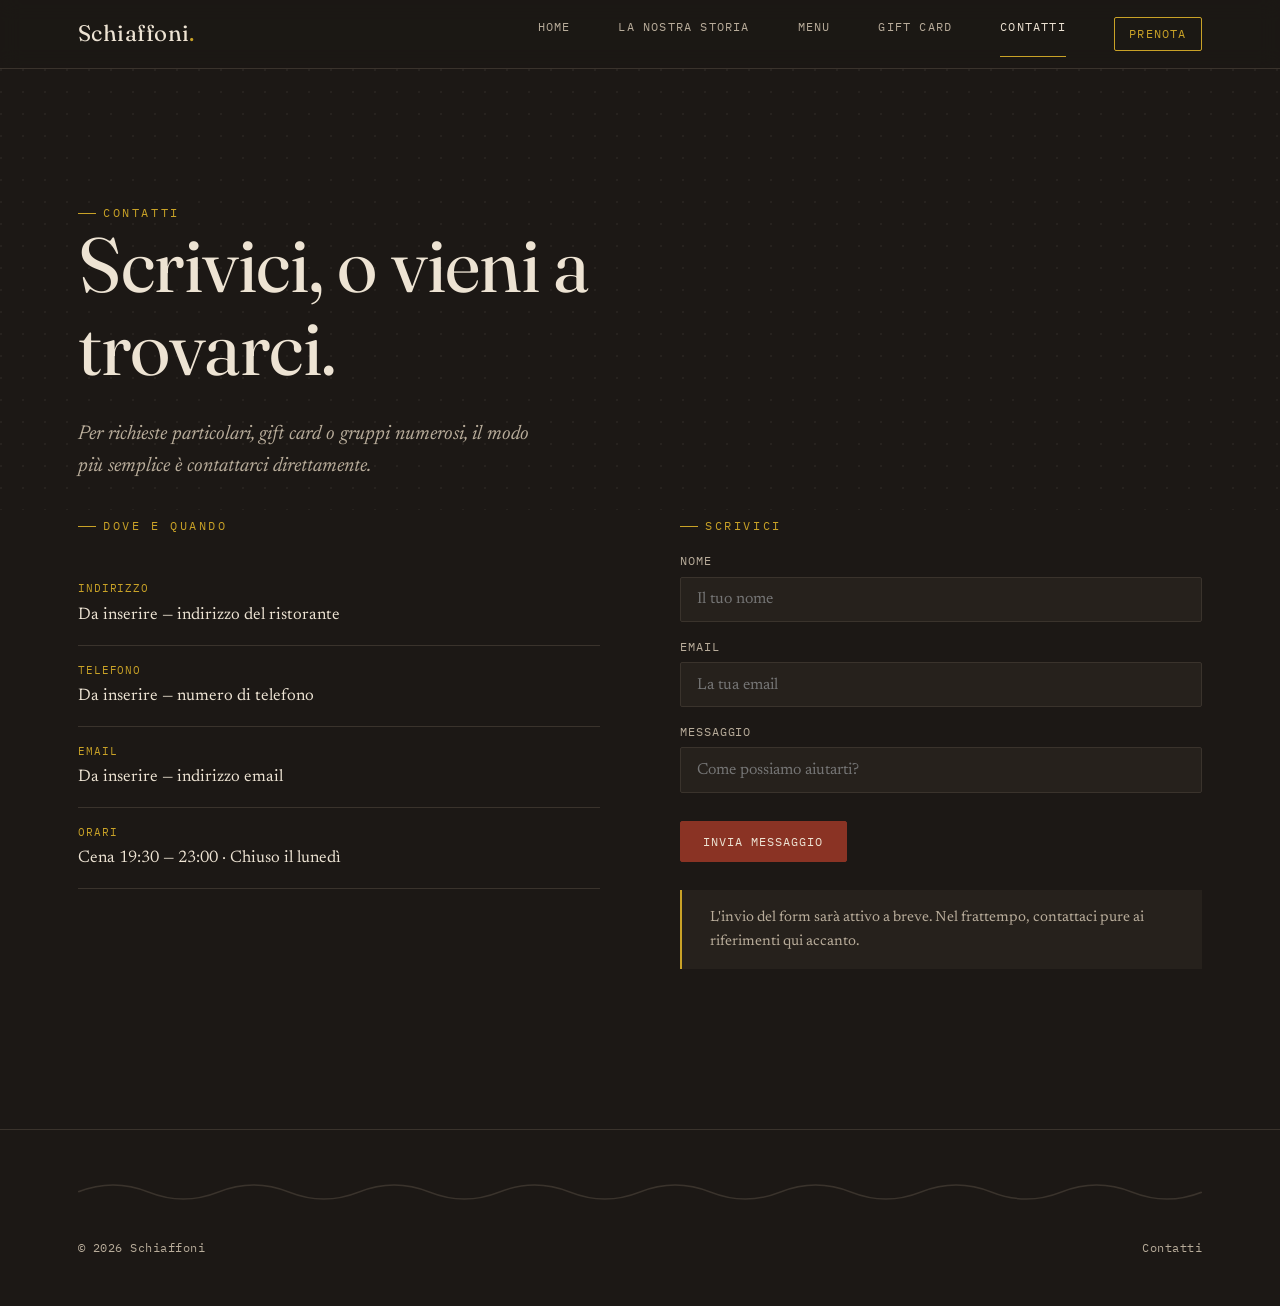
==== contatti.html @ b98b092b "Add files via upload" ====
<!DOCTYPE html>
<html lang="it">
<head>
<meta charset="UTF-8">
<meta name="viewport" content="width=device-width, initial-scale=1.0">
<title>Contatti — Schiaffoni</title>
<link rel="stylesheet" href="style.css">
</head>
<body>

<header class="site-header">
  <div class="container">
    <a href="index.html" class="wordmark">Schiaffoni<span>.</span></a>
    <button class="nav-toggle" aria-expanded="false" aria-controls="main-nav" onclick="const n=document.getElementById('main-nav'); const open=n.classList.toggle('open'); this.setAttribute('aria-expanded', open);">☰</button>
    <nav class="main-nav" id="main-nav">
      <a href="index.html">Home</a>
      <a href="storia.html">La nostra storia</a>
      <a href="menu.html">Menu</a>
      <a href="giftcard.html">Gift Card</a>
      <a href="contatti.html" aria-current="page">Contatti</a>
      <a href="prenota.html" class="nav-cta">Prenota</a>
    </nav>
  </div>
</header>

<main>

  <section class="hero" style="padding-bottom: var(--space-3);">
    <div class="hero-grain" aria-hidden="true"></div>
    <div class="container">
      <span class="eyebrow">Contatti</span>
      <h1>Scrivici, o vieni a trovarci.</h1>
      <p class="hero-lede">Per richieste particolari, gift card o gruppi numerosi, il modo più semplice è contattarci direttamente.</p>
    </div>
  </section>

  <section style="padding-top: 0;">
    <div class="container">
      <div class="contact-grid">
        <div>
          <span class="eyebrow">Dove e quando</span>
          <ul class="contact-list">
            <li>
              <span class="label">Indirizzo</span>
              Da inserire — indirizzo del ristorante
            </li>
            <li>
              <span class="label">Telefono</span>
              Da inserire — numero di telefono
            </li>
            <li>
              <span class="label">Email</span>
              Da inserire — indirizzo email
            </li>
            <li>
              <span class="label">Orari</span>
              Cena 19:30 — 23:00 · Chiuso il lunedì
            </li>
          </ul>
        </div>
        <div>
          <span class="eyebrow">Scrivici</span>
          <form>
            <div style="margin-top: var(--space-2);">
              <label for="c-nome">Nome</label>
              <input type="text" id="c-nome" name="nome" placeholder="Il tuo nome">
            </div>
            <div style="margin-top: var(--space-2);">
              <label for="c-email">Email</label>
              <input type="email" id="c-email" name="email" placeholder="La tua email">
            </div>
            <div style="margin-top: var(--space-2);">
              <label for="c-messaggio">Messaggio</label>
              <input type="text" id="c-messaggio" name="messaggio" placeholder="Come possiamo aiutarti?">
            </div>
            <div style="margin-top: var(--space-3);">
              <button type="submit" class="btn btn-primary">Invia messaggio</button>
            </div>
          </form>
          <div class="note-box">
            L'invio del form sarà attivo a breve. Nel frattempo, contattaci pure ai riferimenti qui accanto.
          </div>
        </div>
      </div>
    </div>
  </section>

</main>

<footer class="site-footer">
  <div class="container">
    <svg class="ridge-divider" viewBox="0 0 400 20" preserveAspectRatio="none" aria-hidden="true" style="margin-bottom: 2rem;">
      <path d="M0 10 Q 12.5 0, 25 10 T 50 10 T 75 10 T 100 10 T 125 10 T 150 10 T 175 10 T 200 10 T 225 10 T 250 10 T 275 10 T 300 10 T 325 10 T 350 10 T 375 10 T 400 10" fill="none" stroke="currentColor" stroke-width="1"/>
    </svg>
    <div class="footer-row">
      <span>© 2026 Schiaffoni</span>
      <span><a href="contatti.html">Contatti</a></span>
    </div>
  </div>
</footer>

</body>
</html>
---- style.css ----
/* ==========================================================================
   SCHIAFFONI — design tokens
   Palette: cucina a legna, semola, vino bruciato, un filo d'oro
   ========================================================================== */

@import url('https://fonts.googleapis.com/css2?family=Fraunces:opsz,wght@9..144,400;9..144,500;9..144,600&family=Newsreader:ital,wght@0,400;0,500;1,400&family=IBM+Plex+Mono:wght@400;500&display=swap');

:root {
  --ink: #1c1815;
  --ink-soft: #26211c;
  --ink-line: #3a332c;
  --semola: #ede3d3;
  --semola-dim: #b8ac9a;
  --wine: #8a3324;
  --wine-bright: #a8402d;
  --gold: #c9a227;

  --font-display: 'Fraunces', serif;
  --font-body: 'Newsreader', serif;
  --font-mono: 'IBM Plex Mono', monospace;

  --space-1: 0.5rem;
  --space-2: 1rem;
  --space-3: 1.75rem;
  --space-4: 3rem;
  --space-5: 5rem;
  --space-6: 8rem;

  --max-width: 1180px;
}

* { box-sizing: border-box; }

html { scroll-behavior: smooth; }

@media (prefers-reduced-motion: reduce) {
  html { scroll-behavior: auto; }
  *, *::before, *::after {
    animation-duration: 0.01ms !important;
    animation-iteration-count: 1 !important;
    transition-duration: 0.01ms !important;
  }
}

body {
  margin: 0;
  background: var(--ink);
  color: var(--semola);
  font-family: var(--font-body);
  font-size: 1.05rem;
  line-height: 1.6;
  -webkit-font-smoothing: antialiased;
}

h1, h2, h3 {
  font-family: var(--font-display);
  font-weight: 500;
  line-height: 1.08;
  margin: 0;
  letter-spacing: -0.01em;
}

h1 { font-size: clamp(2.6rem, 6vw, 5.2rem); font-weight: 400; }
h2 { font-size: clamp(1.9rem, 4vw, 3rem); }
h3 { font-size: clamp(1.3rem, 2.4vw, 1.7rem); }

p { margin: 0 0 1em; }
p:last-child { margin-bottom: 0; }

a { color: inherit; }

.eyebrow {
  font-family: var(--font-mono);
  font-size: 0.72rem;
  letter-spacing: 0.22em;
  text-transform: uppercase;
  color: var(--gold);
  display: inline-flex;
  align-items: center;
  gap: 0.6em;
}

.eyebrow::before {
  content: '';
  width: 1.6em;
  height: 1px;
  background: var(--gold);
  display: inline-block;
}

.container {
  max-width: var(--max-width);
  margin: 0 auto;
  padding: 0 var(--space-3);
}

/* ---------- Header / Nav ---------- */

.site-header {
  position: sticky;
  top: 0;
  z-index: 50;
  background: rgba(28, 24, 21, 0.88);
  backdrop-filter: blur(10px);
  border-bottom: 1px solid var(--ink-line);
}

.site-header .container {
  display: flex;
  align-items: center;
  justify-content: space-between;
  padding-top: var(--space-2);
  padding-bottom: var(--space-2);
}

.wordmark {
  font-family: var(--font-display);
  font-size: 1.4rem;
  letter-spacing: 0.02em;
  text-decoration: none;
  color: var(--semola);
}

.wordmark span { color: var(--gold); }

.main-nav { display: flex; gap: var(--space-4); }

.main-nav a {
  font-family: var(--font-mono);
  font-size: 0.75rem;
  letter-spacing: 0.1em;
  text-transform: uppercase;
  text-decoration: none;
  color: var(--semola-dim);
  transition: color 0.2s ease;
  position: relative;
}

.main-nav a:hover, .main-nav a[aria-current="page"] { color: var(--semola); }

.main-nav a[aria-current="page"]::after {
  content: '';
  position: absolute;
  left: 0; right: 0; bottom: -6px;
  height: 1px;
  background: var(--gold);
}

.nav-cta {
  border: 1px solid var(--gold);
  padding: 0.5em 1.2em;
  border-radius: 2px;
  color: var(--gold) !important;
}
.nav-cta:hover { background: var(--gold); color: var(--ink) !important; }

.nav-toggle { display: none; }

@media (max-width: 760px) {
  .main-nav {
    position: fixed;
    inset: 64px 0 0 0;
    background: var(--ink);
    flex-direction: column;
    padding: var(--space-4) var(--space-3);
    gap: var(--space-3);
    transform: translateY(-8px);
    opacity: 0;
    pointer-events: none;
    transition: opacity 0.25s ease, transform 0.25s ease;
  }
  .main-nav.open { opacity: 1; pointer-events: auto; transform: translateY(0); }
  .main-nav a { font-size: 1rem; }
  .nav-toggle {
    display: block;
    background: none;
    border: 1px solid var(--ink-line);
    color: var(--semola);
    width: 40px; height: 40px;
    border-radius: 2px;
    font-size: 1.1rem;
  }
}

/* ---------- Ridge motif (the "schiaffoni" signature) ---------- */

.ridge-divider {
  width: 100%;
  height: 28px;
  display: block;
  color: var(--ink-line);
}

.ridge-divider.gold { color: var(--gold); opacity: 0.55; }

/* ---------- Hero ---------- */

.hero {
  position: relative;
  padding: var(--space-6) 0 var(--space-5);
  overflow: hidden;
}

.hero-grain {
  position: absolute;
  inset: 0;
  background-image: radial-gradient(circle at 1px 1px, rgba(237,227,211,0.05) 1px, transparent 0);
  background-size: 22px 22px;
  pointer-events: none;
}

.hero .container { position: relative; }

.hero h1 { max-width: 14ch; }

.hero-lede {
  font-family: var(--font-body);
  font-style: italic;
  font-size: 1.25rem;
  color: var(--semola-dim);
  max-width: 42ch;
  margin-top: var(--space-3);
}

.hero-meta {
  display: flex;
  gap: var(--space-4);
  margin-top: var(--space-4);
  font-family: var(--font-mono);
  font-size: 0.78rem;
  color: var(--semola-dim);
  letter-spacing: 0.04em;
}

.hero-meta strong { display: block; color: var(--semola); font-family: var(--font-body); font-size: 0.95rem; font-weight: 500; margin-bottom: 0.2em; }

/* ---------- Buttons ---------- */

.btn {
  display: inline-flex;
  align-items: center;
  gap: 0.6em;
  font-family: var(--font-mono);
  font-size: 0.78rem;
  letter-spacing: 0.08em;
  text-transform: uppercase;
  text-decoration: none;
  padding: 0.95em 1.8em;
  border-radius: 2px;
  border: 1px solid transparent;
  cursor: pointer;
  transition: all 0.2s ease;
}

.btn-primary { background: var(--wine); color: var(--semola); border-color: var(--wine); }
.btn-primary:hover { background: var(--wine-bright); border-color: var(--wine-bright); }

.btn-outline { border-color: var(--ink-line); color: var(--semola); }
.btn-outline:hover { border-color: var(--gold); color: var(--gold); }

.hero-actions { display: flex; gap: var(--space-2); margin-top: var(--space-4); flex-wrap: wrap; }

/* ---------- Sections ---------- */

section { padding: var(--space-5) 0; }

.section-head { max-width: 56ch; margin-bottom: var(--space-4); }
.section-head h2 { margin-top: var(--space-1); }

/* Placeholder plates — CSS-only, no real photography yet */
.plate {
  aspect-ratio: 4/5;
  border-radius: 2px;
  background:
    radial-gradient(ellipse at 50% 40%, rgba(201,162,39,0.14), transparent 60%),
    linear-gradient(160deg, var(--ink-soft), var(--ink));
  border: 1px solid var(--ink-line);
  position: relative;
  overflow: hidden;
}

.plate::after {
  content: attr(data-label);
  position: absolute;
  bottom: var(--space-2);
  left: var(--space-2);
  right: var(--space-2);
  font-family: var(--font-mono);
  font-size: 0.68rem;
  letter-spacing: 0.08em;
  text-transform: uppercase;
  color: var(--semola-dim);
}

.plate-grid {
  display: grid;
  grid-template-columns: repeat(3, 1fr);
  gap: var(--space-2);
}

@media (max-width: 760px) {
  .plate-grid { grid-template-columns: repeat(2, 1fr); }
}

/* ---------- Story / two-column ---------- */

.split {
  display: grid;
  grid-template-columns: 1fr 1fr;
  gap: var(--space-5);
  align-items: center;
}

@media (max-width: 820px) {
  .split { grid-template-columns: 1fr; gap: var(--space-4); }
}

.split.reverse .split-media { order: 2; }

.pull-quote {
  font-family: var(--font-display);
  font-size: clamp(1.4rem, 2.6vw, 2rem);
  font-weight: 400;
  font-style: italic;
  color: var(--semola);
  border-left: 2px solid var(--gold);
  padding-left: var(--space-3);
  margin: var(--space-4) 0;
}

/* ---------- Timeline (story milestones) ---------- */

.timeline { border-top: 1px solid var(--ink-line); margin-top: var(--space-4); }

.timeline-row {
  display: grid;
  grid-template-columns: 6rem 1fr;
  gap: var(--space-3);
  padding: var(--space-3) 0;
  border-bottom: 1px solid var(--ink-line);
}

.timeline-row time {
  font-family: var(--font-mono);
  color: var(--gold);
  font-size: 0.85rem;
  letter-spacing: 0.04em;
}

/* ---------- Menu narrative ---------- */

.menu-chapter {
  padding: var(--space-4) 0;
  border-bottom: 1px solid var(--ink-line);
  display: grid;
  grid-template-columns: 8rem 1fr;
  gap: var(--space-4);
}

.menu-chapter:first-of-type { padding-top: 0; }
.menu-chapter:last-of-type { border-bottom: none; }

.menu-chapter .num {
  font-family: var(--font-mono);
  color: var(--semola-dim);
  font-size: 0.85rem;
}

@media (max-width: 640px) {
  .menu-chapter { grid-template-columns: 1fr; gap: var(--space-1); }
}

/* ---------- Forms (Prenota) ---------- */

.form-grid {
  display: grid;
  grid-template-columns: repeat(3, 1fr);
  gap: var(--space-2);
}

@media (max-width: 700px) {
  .form-grid { grid-template-columns: 1fr; }
}

label {
  display: block;
  font-family: var(--font-mono);
  font-size: 0.72rem;
  letter-spacing: 0.08em;
  text-transform: uppercase;
  color: var(--semola-dim);
  margin-bottom: 0.5em;
}

input, select {
  width: 100%;
  background: var(--ink-soft);
  border: 1px solid var(--ink-line);
  color: var(--semola);
  font-family: var(--font-body);
  font-size: 1rem;
  padding: 0.85em 1em;
  border-radius: 2px;
}

input:focus, select:focus, button:focus, a:focus {
  outline: 2px solid var(--gold);
  outline-offset: 2px;
}

.availability-panel {
  margin-top: var(--space-3);
  padding: var(--space-3);
  border: 1px solid var(--ink-line);
  background: var(--ink-soft);
  border-radius: 2px;
  font-family: var(--font-mono);
  font-size: 0.85rem;
  color: var(--semola-dim);
}

.status-dot {
  display: inline-block;
  width: 8px; height: 8px;
  border-radius: 50%;
  margin-right: 0.6em;
  background: var(--semola-dim);
}
.status-dot.ok { background: #7a9a6b; }
.status-dot.full { background: var(--wine-bright); }

.note-box {
  margin-top: var(--space-3);
  padding: var(--space-2) var(--space-3);
  border-left: 2px solid var(--gold);
  background: var(--ink-soft);
  font-size: 0.92rem;
  color: var(--semola-dim);
}

/* ---------- Gift card ---------- */

.giftcard-tiers {
  display: grid;
  grid-template-columns: repeat(3, 1fr);
  gap: var(--space-2);
}

@media (max-width: 760px) { .giftcard-tiers { grid-template-columns: 1fr; } }

.tier {
  border: 1px solid var(--ink-line);
  padding: var(--space-3);
  border-radius: 2px;
  transition: border-color 0.2s ease;
}
.tier:hover { border-color: var(--gold); }
.tier .amount { font-family: var(--font-display); font-size: 2.2rem; color: var(--semola); display: block; margin: 0.3em 0; }

/* ---------- Contact ---------- */

.contact-grid {
  display: grid;
  grid-template-columns: 1fr 1fr;
  gap: var(--space-5);
}
@media (max-width: 820px) { .contact-grid { grid-template-columns: 1fr; } }

.contact-list { list-style: none; padding: 0; margin: var(--space-3) 0 0; }
.contact-list li { padding: var(--space-2) 0; border-bottom: 1px solid var(--ink-line); }
.contact-list .label { display: block; font-family: var(--font-mono); font-size: 0.7rem; letter-spacing: 0.08em; text-transform: uppercase; color: var(--gold); margin-bottom: 0.3em; }

/* ---------- Footer ---------- */

footer.site-footer {
  border-top: 1px solid var(--ink-line);
  padding: var(--space-4) 0;
  margin-top: var(--space-5);
}

.footer-row {
  display: flex;
  justify-content: space-between;
  align-items: center;
  flex-wrap: wrap;
  gap: var(--space-2);
  font-family: var(--font-mono);
  font-size: 0.75rem;
  color: var(--semola-dim);
  letter-spacing: 0.04em;
}

.footer-row a { text-decoration: none; }
.footer-row a:hover { color: var(--gold); }
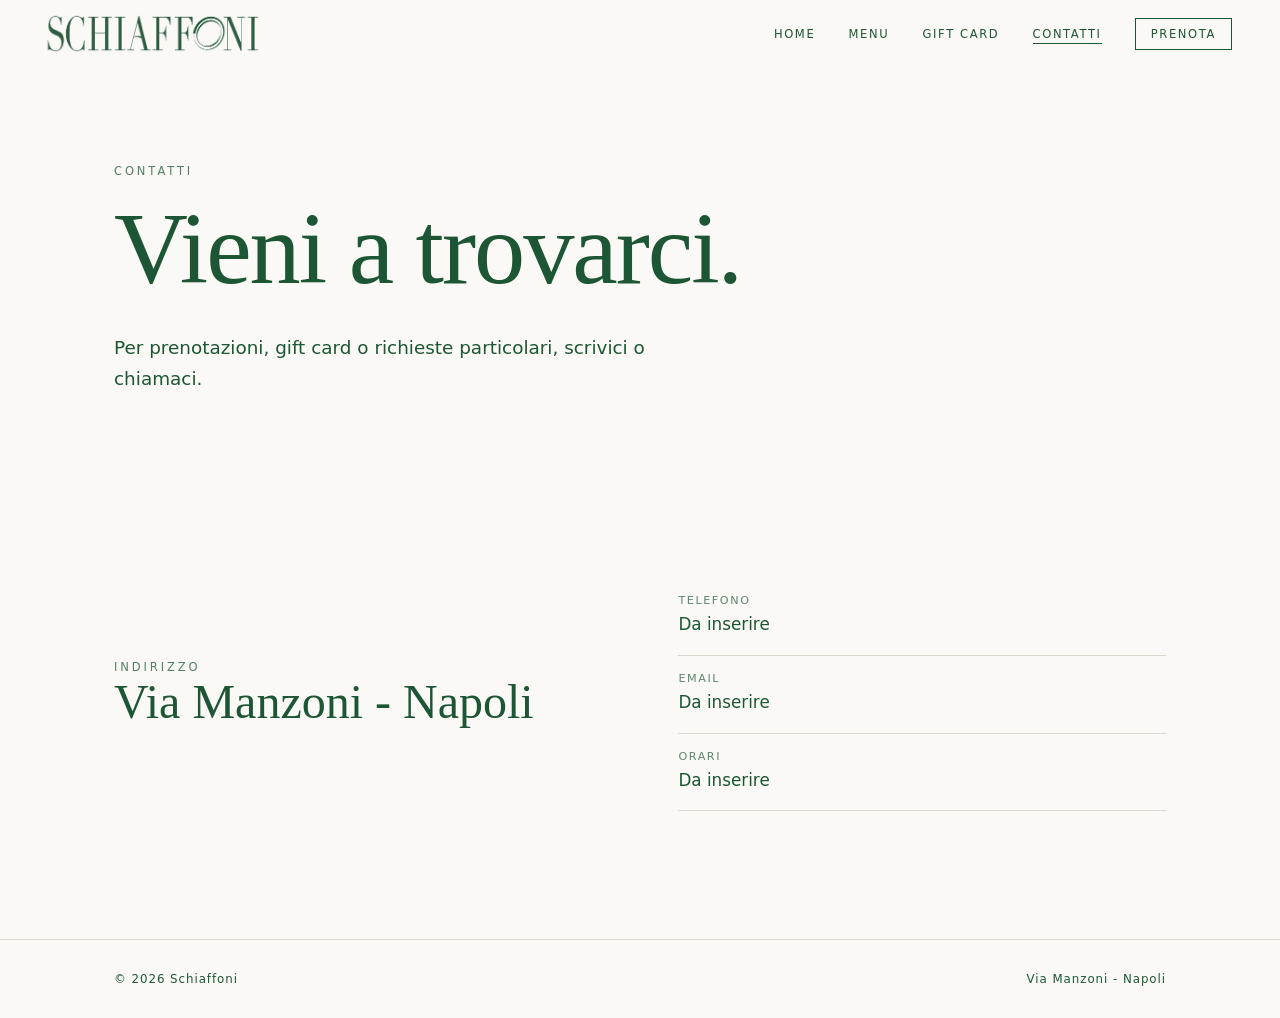
==== commit 23559450: "Add files via upload" ====
--- a/contatti.html
+++ b/contatti.html
@@ -2,102 +2,42 @@
 <html lang="it">
 <head>
 <meta charset="UTF-8">
-<meta name="viewport" content="width=device-width, initial-scale=1.0">
+<meta name="viewport" content="width=device-width, initial-scale=1">
+<meta http-equiv="Content-Security-Policy" content="default-src 'none'; script-src 'self'; style-src 'self'; img-src 'self' data:; media-src 'self'; font-src 'self'; connect-src 'self'; base-uri 'none'; form-action 'none'">
+<meta name="referrer" content="strict-origin-when-cross-origin">
 <title>Contatti — Schiaffoni</title>
+<meta name="description" content="Contatti e indirizzo di Schiaffoni, Napoli.">
+<link rel="icon" type="image/png" href="assets/icon.png">
 <link rel="stylesheet" href="style.css">
+<script src="app.js" defer></script>
 </head>
-<body>
-
+<body data-tone="light">
 <header class="site-header">
-  <div class="container">
-    <a href="index.html" class="wordmark">Schiaffoni<span>.</span></a>
-    <button class="nav-toggle" aria-expanded="false" aria-controls="main-nav" onclick="const n=document.getElementById('main-nav'); const open=n.classList.toggle('open'); this.setAttribute('aria-expanded', open);">☰</button>
-    <nav class="main-nav" id="main-nav">
-      <a href="index.html">Home</a>
-      <a href="storia.html">La nostra storia</a>
-      <a href="menu.html">Menu</a>
-      <a href="giftcard.html">Gift Card</a>
-      <a href="contatti.html" aria-current="page">Contatti</a>
-      <a href="prenota.html" class="nav-cta">Prenota</a>
-    </nav>
-  </div>
+  <a class="brand" href="index.html" aria-label="Schiaffoni, home"><img class="b-g" src="assets/logo.png" alt=""><img class="b-i" src="assets/logo-ivory.png" alt=""></a>
+  <button class="nav-toggle" type="button" aria-expanded="false" aria-controls="main-nav" aria-label="Menu">☰</button>
 </header>
-
-<main>
-
-  <section class="hero" style="padding-bottom: var(--space-3);">
-    <div class="hero-grain" aria-hidden="true"></div>
-    <div class="container">
-      <span class="eyebrow">Contatti</span>
-      <h1>Scrivici, o vieni a trovarci.</h1>
-      <p class="hero-lede">Per richieste particolari, gift card o gruppi numerosi, il modo più semplice è contattarci direttamente.</p>
-    </div>
-  </section>
-
-  <section style="padding-top: 0;">
-    <div class="container">
-      <div class="contact-grid">
-        <div>
-          <span class="eyebrow">Dove e quando</span>
-          <ul class="contact-list">
-            <li>
-              <span class="label">Indirizzo</span>
-              Da inserire — indirizzo del ristorante
-            </li>
-            <li>
-              <span class="label">Telefono</span>
-              Da inserire — numero di telefono
-            </li>
-            <li>
-              <span class="label">Email</span>
-              Da inserire — indirizzo email
-            </li>
-            <li>
-              <span class="label">Orari</span>
-              Cena 19:30 — 23:00 · Chiuso il lunedì
-            </li>
-          </ul>
-        </div>
-        <div>
-          <span class="eyebrow">Scrivici</span>
-          <form>
-            <div style="margin-top: var(--space-2);">
-              <label for="c-nome">Nome</label>
-              <input type="text" id="c-nome" name="nome" placeholder="Il tuo nome">
-            </div>
-            <div style="margin-top: var(--space-2);">
-              <label for="c-email">Email</label>
-              <input type="email" id="c-email" name="email" placeholder="La tua email">
-            </div>
-            <div style="margin-top: var(--space-2);">
-              <label for="c-messaggio">Messaggio</label>
-              <input type="text" id="c-messaggio" name="messaggio" placeholder="Come possiamo aiutarti?">
-            </div>
-            <div style="margin-top: var(--space-3);">
-              <button type="submit" class="btn btn-primary">Invia messaggio</button>
-            </div>
-          </form>
-          <div class="note-box">
-            L'invio del form sarà attivo a breve. Nel frattempo, contattaci pure ai riferimenti qui accanto.
-          </div>
-        </div>
-      </div>
-    </div>
-  </section>
-
+<nav id="main-nav" aria-label="Principale">
+  <a href="index.html">Home</a>
+  <a href="menu.html">Menu</a>
+  <a href="giftcard.html">Gift Card</a>
+  <a href="contatti.html" aria-current="page">Contatti</a>
+  <a href="prenota.html" class="cta">Prenota</a>
+</nav>
+<main id="top">
+<section class="ph"><div class="wrap">
+<p class="eyebrow">Contatti</p>
+<h1 data-split>Vieni a trovarci.</h1>
+<p class="lead">Per prenotazioni, gift card o richieste particolari, scrivici o chiamaci.</p>
+</div></section>
+<section><div class="wrap split">
+<div class="rv"><p class="eyebrow">Indirizzo</p><p class="addr">Via Manzoni - Napoli</p></div>
+<ul class="contacts rv">
+<li><span>Telefono</span>Da inserire</li>
+<li><span>Email</span>Da inserire</li>
+<li><span>Orari</span>Da inserire</li>
+</ul>
+</div></section>
 </main>
-
-<footer class="site-footer">
-  <div class="container">
-    <svg class="ridge-divider" viewBox="0 0 400 20" preserveAspectRatio="none" aria-hidden="true" style="margin-bottom: 2rem;">
-      <path d="M0 10 Q 12.5 0, 25 10 T 50 10 T 75 10 T 100 10 T 125 10 T 150 10 T 175 10 T 200 10 T 225 10 T 250 10 T 275 10 T 300 10 T 325 10 T 350 10 T 375 10 T 400 10" fill="none" stroke="currentColor" stroke-width="1"/>
-    </svg>
-    <div class="footer-row">
-      <span>© 2026 Schiaffoni</span>
-      <span><a href="contatti.html">Contatti</a></span>
-    </div>
-  </div>
-</footer>
-
+<footer><div class="wrap"><span>© 2026 Schiaffoni</span><span>Via Manzoni - Napoli</span></div></footer>
 </body>
 </html>
--- a/style.css
+++ b/style.css
@@ -1,494 +1,116 @@
-/* ==========================================================================
-   SCHIAFFONI — design tokens
-   Palette: cucina a legna, semola, vino bruciato, un filo d'oro
-   ========================================================================== */
+:root{--green:#1d5634;--ivory:#faf9f6;--ivory2:#f1eee5;--line:#dcd7cc;--hh:68px;
+--didot:"Didot","Bodoni MT","Bodoni 72","Playfair Display",Georgia,"Times New Roman",serif;
+--avenir:"Avenir Next","Avenir","Avenir Next LT Pro","Nunito Sans","Segoe UI",system-ui,sans-serif}
+*{box-sizing:border-box}
+html{scroll-behavior:smooth;scroll-padding-top:var(--hh)}
+body{--fg:var(--green);--bgc:var(--ivory);margin:0;background:var(--ivory);color:var(--green);font:1.05rem/1.7 var(--avenir)}
+body[data-tone=dark]{--fg:var(--ivory);--bgc:var(--green)}
+body.lock{overflow:hidden}
+body.lock[data-tone]{--fg:var(--ivory);--bgc:var(--green)}
+img,video{max-width:100%}a{color:inherit}
+.wrap{max-width:1100px;margin:0 auto;padding:0 1.5rem}
+section{padding:clamp(4rem,10vw,8rem) 0}
+.alt{background:var(--ivory2)}
+.dk{background:var(--green);color:var(--ivory)}
+.eyebrow{font:500 .72rem var(--avenir);letter-spacing:.25em;text-transform:uppercase;opacity:.75;margin:0}
+h1,h2,h3{font-family:var(--didot);font-weight:400}
+h2{font-size:clamp(2rem,5vw,3.6rem);line-height:1.08;letter-spacing:-.01em;margin:.4em 0 .6em}
+h3{font-size:1.7rem;margin:0 0 .3em}
+.center{text-align:center;max-width:720px}
+.split{display:grid;grid-template-columns:1fr 1fr;gap:clamp(2rem,6vw,5rem);align-items:center}
+.split.rev>:first-child{order:2}
+.btn{display:inline-block;margin-top:1rem;font:500 .75rem var(--avenir);letter-spacing:.14em;text-transform:uppercase;text-decoration:none;border:1px solid currentColor;padding:1em 1.8em;transition:background .25s,color .25s}
+.btn:hover,.btn.solid{background:var(--green);color:var(--ivory);border-color:var(--green)}
+.btn.solid:hover{background:transparent;color:var(--green)}
+.dk .btn{border-color:var(--ivory)}
+.dk .btn:hover,.dk .btn.solid{background:var(--ivory);color:var(--green)}
+.dk .btn.solid:hover{background:transparent;color:var(--ivory)}
 
-@import url('https://fonts.googleapis.com/css2?family=Fraunces:opsz,wght@9..144,400;9..144,500;9..144,600&family=Newsreader:ital,wght@0,400;0,500;1,400&family=IBM+Plex+Mono:wght@400;500&display=swap');
+.site-header{position:fixed;inset:0 0 auto 0;height:var(--hh);display:flex;align-items:center;justify-content:space-between;padding:0 clamp(1.25rem,4vw,3rem);z-index:20;border-bottom:1px solid transparent;transition:background-color .4s,border-color .4s}
+body[data-tone=light] .site-header.scrolled{background:var(--ivory);border-color:var(--line)}
+body[data-tone=dark] .site-header.scrolled{background:var(--green);border-color:rgba(250,249,246,.2)}
+body.lock[data-tone] .site-header{background:var(--green);border-color:rgba(250,249,246,.2)}
+.brand{position:relative;display:block;width:clamp(150px,18vw,210px);aspect-ratio:3612/587}
+.brand img{position:absolute;inset:0;width:100%;height:100%;transition:opacity .4s}
+.b-i{opacity:0}
+body[data-tone=dark] .b-i,body.lock .b-i{opacity:1}
+body[data-tone=dark] .b-g,body.lock .b-g{opacity:0}
+.nav-toggle{display:none;width:40px;height:40px;background:none;border:1px solid var(--fg);color:var(--fg);font-size:1rem;cursor:pointer;transition:color .4s,border-color .4s}
+#main-nav{position:fixed;top:0;right:clamp(1.25rem,4vw,3rem);height:var(--hh);display:flex;align-items:center;gap:clamp(1rem,2.6vw,2.2rem);z-index:21}
+#main-nav a{position:relative;color:var(--fg);font:500 .72rem var(--avenir);letter-spacing:.14em;text-transform:uppercase;text-decoration:none;padding:.3em 0;transition:color .4s,background-color .25s}
+#main-nav a::after{content:"";position:absolute;left:0;right:0;bottom:0;height:1px;background:currentColor;transform:scaleX(0);transform-origin:left;transition:transform .3s}
+#main-nav a:hover::after,#main-nav a:focus-visible::after{transform:scaleX(1)}
+#main-nav a.cta{border:1px solid var(--fg);padding:.7em 1.3em}
+#main-nav a.cta::after{display:none}
+#main-nav a.cta:hover{background:var(--fg);color:var(--bgc)}
 
-:root {
-  --ink: #1c1815;
-  --ink-soft: #26211c;
-  --ink-line: #3a332c;
-  --semola: #ede3d3;
-  --semola-dim: #b8ac9a;
-  --wine: #8a3324;
-  --wine-bright: #a8402d;
-  --gold: #c9a227;
+.hero{position:relative;min-height:100vh;min-height:100svh;display:grid;place-items:center;text-align:center;padding:calc(var(--hh) + 2rem) 1.5rem 5rem;overflow:hidden;isolation:isolate;background:var(--ivory)}
+.hero video{position:absolute;inset:0;width:100%;height:100%;object-fit:cover;z-index:-2;filter:grayscale(65%) brightness(1.02) contrast(1.05) saturate(.7)}
+.hero::after{content:"";position:absolute;inset:0;background:rgba(250,249,246,.4);z-index:-1}
+.hero h1{font-size:clamp(2.5rem,7.4vw,6rem);line-height:1.05;letter-spacing:-.02em;max-width:15ch;margin:0 auto}
 
-  --font-display: 'Fraunces', serif;
-  --font-body: 'Newsreader', serif;
-  --font-mono: 'IBM Plex Mono', monospace;
+.plate{aspect-ratio:4/5;border:1px solid var(--line);background:radial-gradient(ellipse at 50% 40%,rgba(29,86,52,.1),transparent 62%),var(--ivory2);position:relative}
+.alt .plate{background:radial-gradient(ellipse at 50% 40%,rgba(29,86,52,.1),transparent 62%),var(--ivory)}
+.plate::after{content:attr(data-label);position:absolute;left:1rem;bottom:1rem;font:.68rem var(--avenir);letter-spacing:.12em;text-transform:uppercase;opacity:.7}
+.chapter{display:grid;grid-template-columns:5rem 1fr;gap:1.5rem;padding:2rem 0;border-top:1px solid var(--line);transition:padding-left .4s}
+.dk .chapter{border-top-color:rgba(250,249,246,.25)}
+.chapter:hover{padding-left:1rem}
+.chapter .n{font:1.2rem var(--didot);padding-top:.3rem}
+.chapter p{margin:0;max-width:52ch}
+.contacts{list-style:none;margin:0;padding:0}
+.contacts li{padding:1rem 0;border-bottom:1px solid var(--line)}
+.contacts span{display:block;font:500 .7rem var(--avenir);letter-spacing:.14em;text-transform:uppercase;opacity:.7;margin-bottom:.2rem}
+footer{border-top:1px solid var(--line);padding:2rem 0;font:.74rem var(--avenir);letter-spacing:.08em}
+footer .wrap{display:flex;justify-content:space-between;flex-wrap:wrap;gap:1rem}
 
-  --space-1: 0.5rem;
-  --space-2: 1rem;
-  --space-3: 1.75rem;
-  --space-4: 3rem;
-  --space-5: 5rem;
-  --space-6: 8rem;
+.js .rv{opacity:0;transform:translateY(26px);transition:opacity .9s ease,transform .9s cubic-bezier(.16,1,.3,1)}
+.js .rv.in{opacity:1;transform:none}
+@media (prefers-reduced-motion:reduce){.js .rv{opacity:1;transform:none;transition:none}html{scroll-behavior:auto}.hero video{display:none}}
+@keyframes rise{from{opacity:0;transform:translateY(.45em)}to{opacity:1;transform:none}}
+@keyframes cue{0%,100%{transform:scaleY(.3);opacity:.4}50%{transform:scaleY(1);opacity:1}}
 
-  --max-width: 1180px;
-}
+@media (max-width:760px){
+.split{grid-template-columns:1fr}.split.rev>:first-child{order:0}
+.nav-toggle{display:block}
+#main-nav{inset:var(--hh) 0 0 0;height:auto;flex-direction:column;justify-content:center;gap:1.2rem;background:var(--green);opacity:0;visibility:hidden;transition:opacity .25s,visibility .25s}
+#main-nav.open{opacity:1;visibility:visible}
+#main-nav a,#main-nav a.cta{color:var(--ivory);font-size:.85rem;padding:.7em 1.8em;border:0;background:transparent}
+#main-nav a::after{display:none}
+#main-nav a:hover,#main-nav a:focus-visible,#main-nav a:active,#main-nav a.cta:hover{background:var(--ivory);color:var(--green)}
+.chapter{grid-template-columns:3rem 1fr}}
 
-* { box-sizing: border-box; }
-
-html { scroll-behavior: smooth; }
-
-@media (prefers-reduced-motion: reduce) {
-  html { scroll-behavior: auto; }
-  *, *::before, *::after {
-    animation-duration: 0.01ms !important;
-    animation-iteration-count: 1 !important;
-    transition-duration: 0.01ms !important;
-  }
-}
-
-body {
-  margin: 0;
-  background: var(--ink);
-  color: var(--semola);
-  font-family: var(--font-body);
-  font-size: 1.05rem;
-  line-height: 1.6;
-  -webkit-font-smoothing: antialiased;
-}
-
-h1, h2, h3 {
-  font-family: var(--font-display);
-  font-weight: 500;
-  line-height: 1.08;
-  margin: 0;
-  letter-spacing: -0.01em;
-}
-
-h1 { font-size: clamp(2.6rem, 6vw, 5.2rem); font-weight: 400; }
-h2 { font-size: clamp(1.9rem, 4vw, 3rem); }
-h3 { font-size: clamp(1.3rem, 2.4vw, 1.7rem); }
-
-p { margin: 0 0 1em; }
-p:last-child { margin-bottom: 0; }
-
-a { color: inherit; }
-
-.eyebrow {
-  font-family: var(--font-mono);
-  font-size: 0.72rem;
-  letter-spacing: 0.22em;
-  text-transform: uppercase;
-  color: var(--gold);
-  display: inline-flex;
-  align-items: center;
-  gap: 0.6em;
-}
-
-.eyebrow::before {
-  content: '';
-  width: 1.6em;
-  height: 1px;
-  background: var(--gold);
-  display: inline-block;
-}
-
-.container {
-  max-width: var(--max-width);
-  margin: 0 auto;
-  padding: 0 var(--space-3);
-}
-
-/* ---------- Header / Nav ---------- */
-
-.site-header {
-  position: sticky;
-  top: 0;
-  z-index: 50;
-  background: rgba(28, 24, 21, 0.88);
-  backdrop-filter: blur(10px);
-  border-bottom: 1px solid var(--ink-line);
-}
-
-.site-header .container {
-  display: flex;
-  align-items: center;
-  justify-content: space-between;
-  padding-top: var(--space-2);
-  padding-bottom: var(--space-2);
-}
-
-.wordmark {
-  font-family: var(--font-display);
-  font-size: 1.4rem;
-  letter-spacing: 0.02em;
-  text-decoration: none;
-  color: var(--semola);
-}
-
-.wordmark span { color: var(--gold); }
-
-.main-nav { display: flex; gap: var(--space-4); }
-
-.main-nav a {
-  font-family: var(--font-mono);
-  font-size: 0.75rem;
-  letter-spacing: 0.1em;
-  text-transform: uppercase;
-  text-decoration: none;
-  color: var(--semola-dim);
-  transition: color 0.2s ease;
-  position: relative;
-}
-
-.main-nav a:hover, .main-nav a[aria-current="page"] { color: var(--semola); }
-
-.main-nav a[aria-current="page"]::after {
-  content: '';
-  position: absolute;
-  left: 0; right: 0; bottom: -6px;
-  height: 1px;
-  background: var(--gold);
-}
-
-.nav-cta {
-  border: 1px solid var(--gold);
-  padding: 0.5em 1.2em;
-  border-radius: 2px;
-  color: var(--gold) !important;
-}
-.nav-cta:hover { background: var(--gold); color: var(--ink) !important; }
-
-.nav-toggle { display: none; }
-
-@media (max-width: 760px) {
-  .main-nav {
-    position: fixed;
-    inset: 64px 0 0 0;
-    background: var(--ink);
-    flex-direction: column;
-    padding: var(--space-4) var(--space-3);
-    gap: var(--space-3);
-    transform: translateY(-8px);
-    opacity: 0;
-    pointer-events: none;
-    transition: opacity 0.25s ease, transform 0.25s ease;
-  }
-  .main-nav.open { opacity: 1; pointer-events: auto; transform: translateY(0); }
-  .main-nav a { font-size: 1rem; }
-  .nav-toggle {
-    display: block;
-    background: none;
-    border: 1px solid var(--ink-line);
-    color: var(--semola);
-    width: 40px; height: 40px;
-    border-radius: 2px;
-    font-size: 1.1rem;
-  }
-}
-
-/* ---------- Ridge motif (the "schiaffoni" signature) ---------- */
-
-.ridge-divider {
-  width: 100%;
-  height: 28px;
-  display: block;
-  color: var(--ink-line);
-}
-
-.ridge-divider.gold { color: var(--gold); opacity: 0.55; }
-
-/* ---------- Hero ---------- */
-
-.hero {
-  position: relative;
-  padding: var(--space-6) 0 var(--space-5);
-  overflow: hidden;
-}
-
-.hero-grain {
-  position: absolute;
-  inset: 0;
-  background-image: radial-gradient(circle at 1px 1px, rgba(237,227,211,0.05) 1px, transparent 0);
-  background-size: 22px 22px;
-  pointer-events: none;
-}
-
-.hero .container { position: relative; }
-
-.hero h1 { max-width: 14ch; }
-
-.hero-lede {
-  font-family: var(--font-body);
-  font-style: italic;
-  font-size: 1.25rem;
-  color: var(--semola-dim);
-  max-width: 42ch;
-  margin-top: var(--space-3);
-}
-
-.hero-meta {
-  display: flex;
-  gap: var(--space-4);
-  margin-top: var(--space-4);
-  font-family: var(--font-mono);
-  font-size: 0.78rem;
-  color: var(--semola-dim);
-  letter-spacing: 0.04em;
-}
-
-.hero-meta strong { display: block; color: var(--semola); font-family: var(--font-body); font-size: 0.95rem; font-weight: 500; margin-bottom: 0.2em; }
-
-/* ---------- Buttons ---------- */
-
-.btn {
-  display: inline-flex;
-  align-items: center;
-  gap: 0.6em;
-  font-family: var(--font-mono);
-  font-size: 0.78rem;
-  letter-spacing: 0.08em;
-  text-transform: uppercase;
-  text-decoration: none;
-  padding: 0.95em 1.8em;
-  border-radius: 2px;
-  border: 1px solid transparent;
-  cursor: pointer;
-  transition: all 0.2s ease;
-}
-
-.btn-primary { background: var(--wine); color: var(--semola); border-color: var(--wine); }
-.btn-primary:hover { background: var(--wine-bright); border-color: var(--wine-bright); }
-
-.btn-outline { border-color: var(--ink-line); color: var(--semola); }
-.btn-outline:hover { border-color: var(--gold); color: var(--gold); }
-
-.hero-actions { display: flex; gap: var(--space-2); margin-top: var(--space-4); flex-wrap: wrap; }
-
-/* ---------- Sections ---------- */
-
-section { padding: var(--space-5) 0; }
-
-.section-head { max-width: 56ch; margin-bottom: var(--space-4); }
-.section-head h2 { margin-top: var(--space-1); }
-
-/* Placeholder plates — CSS-only, no real photography yet */
-.plate {
-  aspect-ratio: 4/5;
-  border-radius: 2px;
-  background:
-    radial-gradient(ellipse at 50% 40%, rgba(201,162,39,0.14), transparent 60%),
-    linear-gradient(160deg, var(--ink-soft), var(--ink));
-  border: 1px solid var(--ink-line);
-  position: relative;
-  overflow: hidden;
-}
-
-.plate::after {
-  content: attr(data-label);
-  position: absolute;
-  bottom: var(--space-2);
-  left: var(--space-2);
-  right: var(--space-2);
-  font-family: var(--font-mono);
-  font-size: 0.68rem;
-  letter-spacing: 0.08em;
-  text-transform: uppercase;
-  color: var(--semola-dim);
-}
-
-.plate-grid {
-  display: grid;
-  grid-template-columns: repeat(3, 1fr);
-  gap: var(--space-2);
-}
-
-@media (max-width: 760px) {
-  .plate-grid { grid-template-columns: repeat(2, 1fr); }
-}
-
-/* ---------- Story / two-column ---------- */
-
-.split {
-  display: grid;
-  grid-template-columns: 1fr 1fr;
-  gap: var(--space-5);
-  align-items: center;
-}
-
-@media (max-width: 820px) {
-  .split { grid-template-columns: 1fr; gap: var(--space-4); }
-}
-
-.split.reverse .split-media { order: 2; }
-
-.pull-quote {
-  font-family: var(--font-display);
-  font-size: clamp(1.4rem, 2.6vw, 2rem);
-  font-weight: 400;
-  font-style: italic;
-  color: var(--semola);
-  border-left: 2px solid var(--gold);
-  padding-left: var(--space-3);
-  margin: var(--space-4) 0;
-}
-
-/* ---------- Timeline (story milestones) ---------- */
-
-.timeline { border-top: 1px solid var(--ink-line); margin-top: var(--space-4); }
-
-.timeline-row {
-  display: grid;
-  grid-template-columns: 6rem 1fr;
-  gap: var(--space-3);
-  padding: var(--space-3) 0;
-  border-bottom: 1px solid var(--ink-line);
-}
-
-.timeline-row time {
-  font-family: var(--font-mono);
-  color: var(--gold);
-  font-size: 0.85rem;
-  letter-spacing: 0.04em;
-}
-
-/* ---------- Menu narrative ---------- */
-
-.menu-chapter {
-  padding: var(--space-4) 0;
-  border-bottom: 1px solid var(--ink-line);
-  display: grid;
-  grid-template-columns: 8rem 1fr;
-  gap: var(--space-4);
-}
-
-.menu-chapter:first-of-type { padding-top: 0; }
-.menu-chapter:last-of-type { border-bottom: none; }
-
-.menu-chapter .num {
-  font-family: var(--font-mono);
-  color: var(--semola-dim);
-  font-size: 0.85rem;
-}
-
-@media (max-width: 640px) {
-  .menu-chapter { grid-template-columns: 1fr; gap: var(--space-1); }
-}
-
-/* ---------- Forms (Prenota) ---------- */
-
-.form-grid {
-  display: grid;
-  grid-template-columns: repeat(3, 1fr);
-  gap: var(--space-2);
-}
-
-@media (max-width: 700px) {
-  .form-grid { grid-template-columns: 1fr; }
-}
-
-label {
-  display: block;
-  font-family: var(--font-mono);
-  font-size: 0.72rem;
-  letter-spacing: 0.08em;
-  text-transform: uppercase;
-  color: var(--semola-dim);
-  margin-bottom: 0.5em;
-}
-
-input, select {
-  width: 100%;
-  background: var(--ink-soft);
-  border: 1px solid var(--ink-line);
-  color: var(--semola);
-  font-family: var(--font-body);
-  font-size: 1rem;
-  padding: 0.85em 1em;
-  border-radius: 2px;
-}
-
-input:focus, select:focus, button:focus, a:focus {
-  outline: 2px solid var(--gold);
-  outline-offset: 2px;
-}
-
-.availability-panel {
-  margin-top: var(--space-3);
-  padding: var(--space-3);
-  border: 1px solid var(--ink-line);
-  background: var(--ink-soft);
-  border-radius: 2px;
-  font-family: var(--font-mono);
-  font-size: 0.85rem;
-  color: var(--semola-dim);
-}
-
-.status-dot {
-  display: inline-block;
-  width: 8px; height: 8px;
-  border-radius: 50%;
-  margin-right: 0.6em;
-  background: var(--semola-dim);
-}
-.status-dot.ok { background: #7a9a6b; }
-.status-dot.full { background: var(--wine-bright); }
-
-.note-box {
-  margin-top: var(--space-3);
-  padding: var(--space-2) var(--space-3);
-  border-left: 2px solid var(--gold);
-  background: var(--ink-soft);
-  font-size: 0.92rem;
-  color: var(--semola-dim);
-}
-
-/* ---------- Gift card ---------- */
-
-.giftcard-tiers {
-  display: grid;
-  grid-template-columns: repeat(3, 1fr);
-  gap: var(--space-2);
-}
-
-@media (max-width: 760px) { .giftcard-tiers { grid-template-columns: 1fr; } }
-
-.tier {
-  border: 1px solid var(--ink-line);
-  padding: var(--space-3);
-  border-radius: 2px;
-  transition: border-color 0.2s ease;
-}
-.tier:hover { border-color: var(--gold); }
-.tier .amount { font-family: var(--font-display); font-size: 2.2rem; color: var(--semola); display: block; margin: 0.3em 0; }
-
-/* ---------- Contact ---------- */
-
-.contact-grid {
-  display: grid;
-  grid-template-columns: 1fr 1fr;
-  gap: var(--space-5);
-}
-@media (max-width: 820px) { .contact-grid { grid-template-columns: 1fr; } }
-
-.contact-list { list-style: none; padding: 0; margin: var(--space-3) 0 0; }
-.contact-list li { padding: var(--space-2) 0; border-bottom: 1px solid var(--ink-line); }
-.contact-list .label { display: block; font-family: var(--font-mono); font-size: 0.7rem; letter-spacing: 0.08em; text-transform: uppercase; color: var(--gold); margin-bottom: 0.3em; }
-
-/* ---------- Footer ---------- */
-
-footer.site-footer {
-  border-top: 1px solid var(--ink-line);
-  padding: var(--space-4) 0;
-  margin-top: var(--space-5);
-}
-
-.footer-row {
-  display: flex;
-  justify-content: space-between;
-  align-items: center;
-  flex-wrap: wrap;
-  gap: var(--space-2);
-  font-family: var(--font-mono);
-  font-size: 0.75rem;
-  color: var(--semola-dim);
-  letter-spacing: 0.04em;
-}
-
-.footer-row a { text-decoration: none; }
-.footer-row a:hover { color: var(--gold); }
+/* ---- v3: pagine separate, animazioni ---- */
+main{animation:pagein .7s ease both}
+@keyframes pagein{from{opacity:0}to{opacity:1}}
+#main-nav a[aria-current=page]::after{transform:scaleX(1)}
+.wd{display:inline-block;white-space:nowrap}
+.ch{display:inline-block}
+.hero video{transform:scale(calc(1.06 + var(--p,0)*.12)) translateY(calc(var(--p,0)*6%));will-change:transform}
+.hero h1{opacity:calc(1 - var(--p,0)*1.3);transform:translateY(calc(var(--p,0)*-40px))}
+@media (prefers-reduced-motion:no-preference){
+.js [data-split] .ch{animation:chin 1s cubic-bezier(.16,1,.3,1) both;animation-delay:calc(var(--i)*38ms + .25s)}
+.mq-t{animation:mq 30s linear infinite}
+.tile::before{transition:transform .5s cubic-bezier(.16,1,.3,1)}}
+@keyframes chin{from{opacity:0;transform:translateY(.7em) rotate(5deg)}to{opacity:1;transform:none}}
+@keyframes mq{to{transform:translateX(-50%)}}
+.mq{padding:1.4rem 0;overflow:hidden;white-space:nowrap}
+.mq-t{display:inline-flex;font:clamp(1.8rem,5vw,3.4rem) var(--didot)}
+.mq-t span{padding-right:.6em}
+.st{font:400 clamp(1.8rem,4.6vw,3.4rem)/1.2 var(--didot);max-width:22ch;margin:0}
+.js .rw{opacity:.18;transition:opacity .5s}
+.js .rw.on{opacity:1}
+.tiles{display:grid;grid-template-columns:repeat(3,1fr);gap:1px;background:var(--line);border:1px solid var(--line)}
+.tile{position:relative;overflow:hidden;background:var(--ivory);display:flex;flex-direction:column;justify-content:space-between;gap:3rem;min-height:260px;padding:clamp(1.8rem,4vw,3rem);text-decoration:none;transition:color .4s}
+.tile::before{content:"";position:absolute;inset:0;background:var(--green);transform:translateY(101%)}
+.tile:hover::before,.tile:focus-visible::before{transform:none}
+.tile:hover,.tile:focus-visible{color:var(--ivory)}
+.tile>*{position:relative}
+.tile h3{font-size:2rem;margin:0}
+.tile .arr{font-size:1.6rem;transition:transform .4s}
+.tile:hover .arr{transform:translateX(.4rem)}
+.ph{padding:calc(var(--hh) + clamp(3rem,8vw,6rem)) 0 clamp(2rem,5vw,3.5rem)}
+.ph h1{font-size:clamp(2.6rem,8vw,6.5rem);line-height:1;letter-spacing:-.02em;margin:.2em 0 .3em}
+.ph .lead{max-width:48ch;font-size:1.15rem;margin:0}
+.addr{font:clamp(1.8rem,4vw,3rem)/1.15 var(--didot);margin:0}
+.note{max-width:52ch;opacity:.8;margin:2rem 0 0}
+@media (max-width:760px){.tiles{grid-template-columns:1fr}.tile{min-height:180px}}
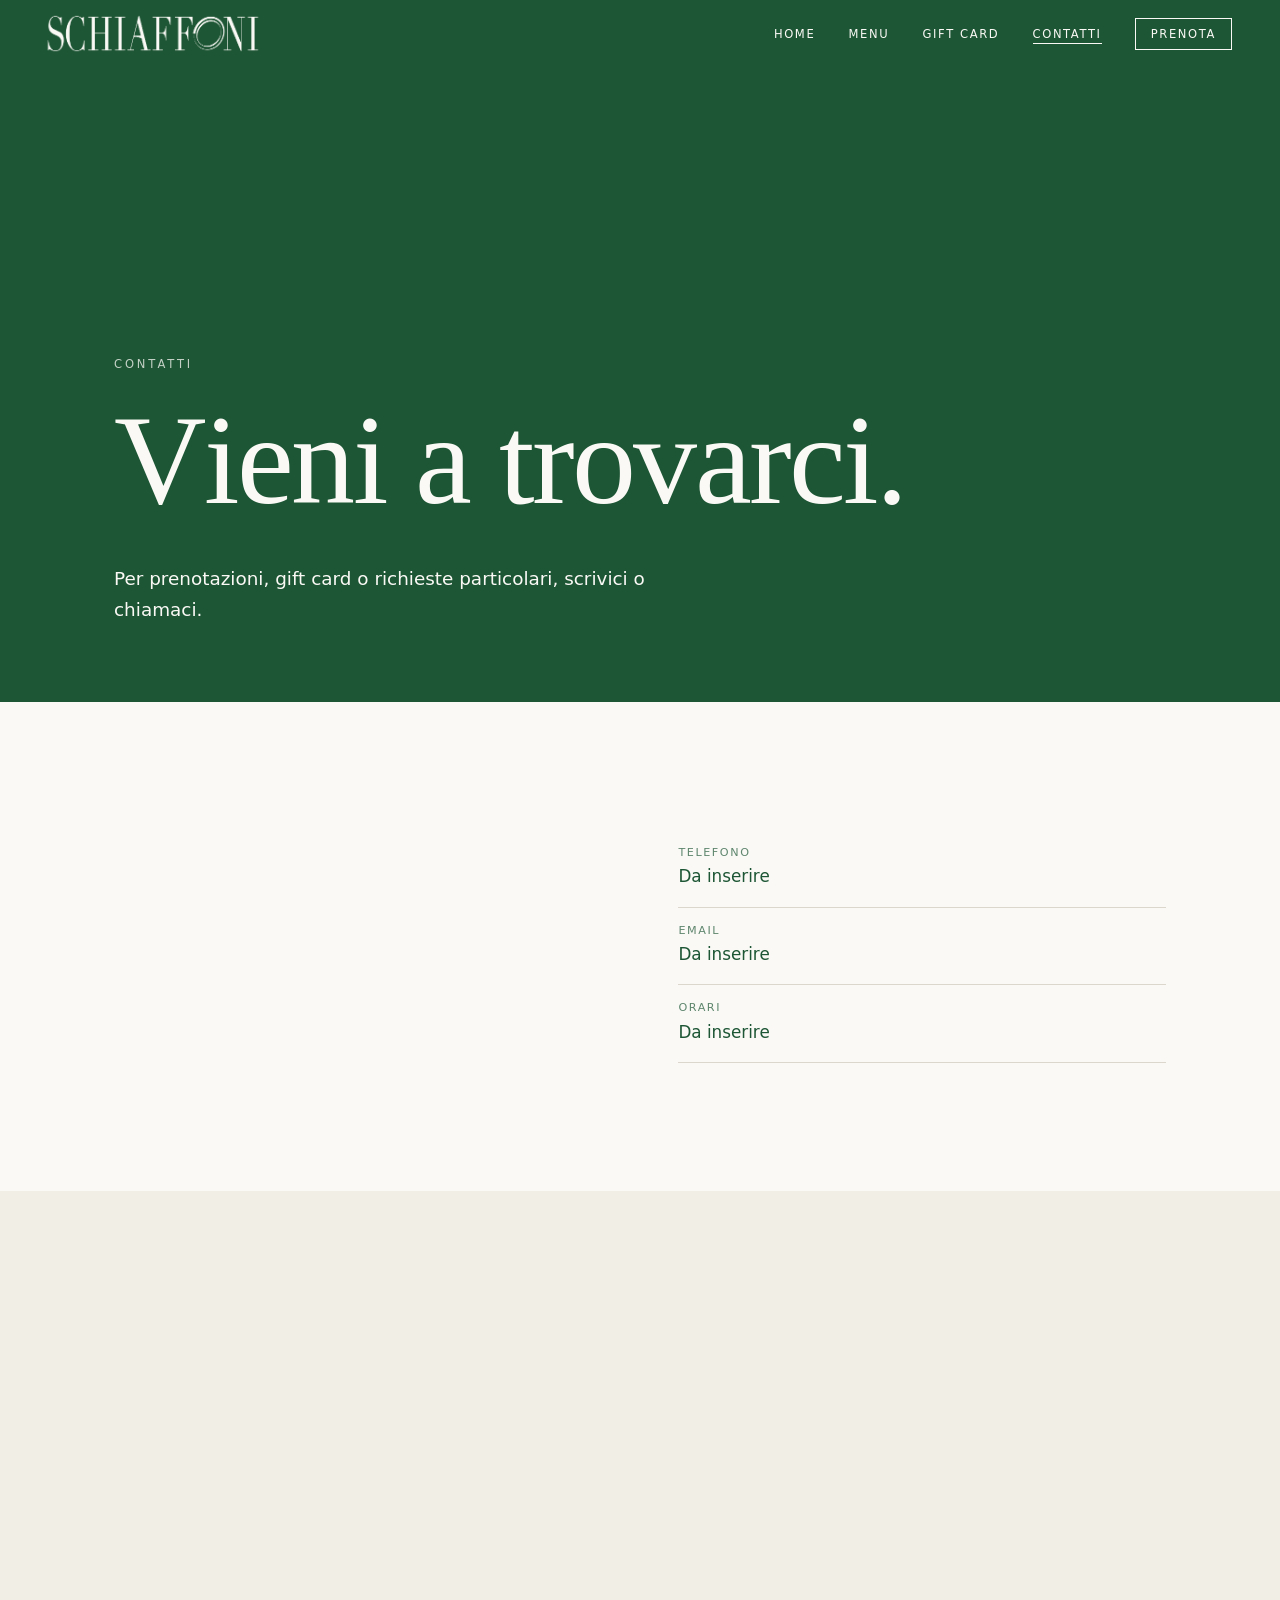
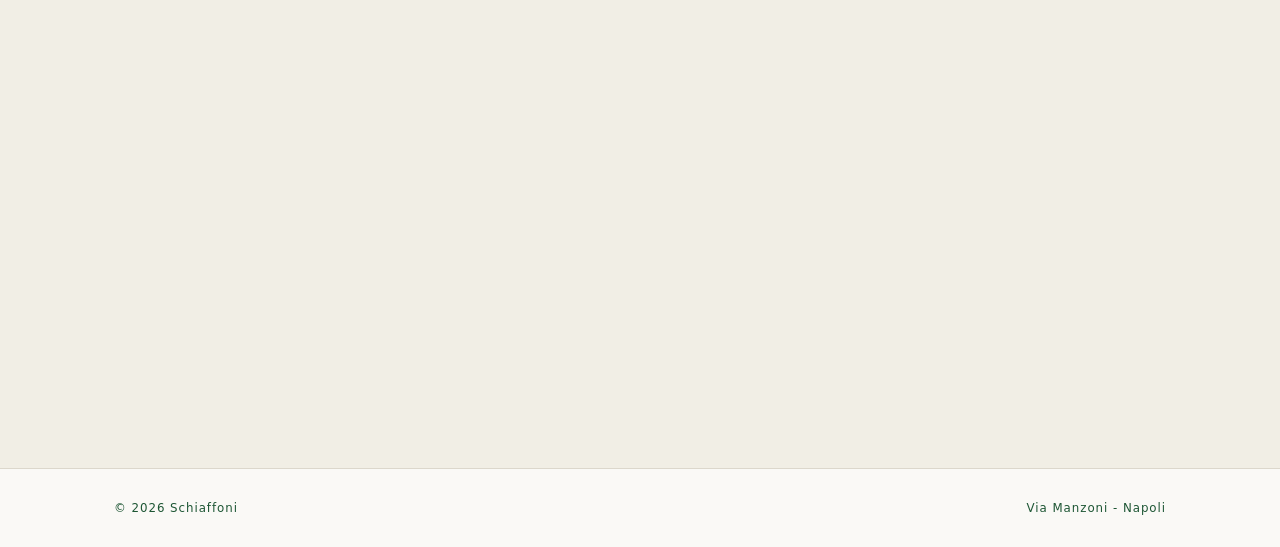
==== commit f86a69bb: "Add files via upload" ====
--- a/contatti.html
+++ b/contatti.html
@@ -24,7 +24,7 @@
   <a href="prenota.html" class="cta">Prenota</a>
 </nav>
 <main id="top">
-<section class="ph"><div class="wrap">
+<section class="ph dk" data-tone="dark"><div class="wrap">
 <p class="eyebrow">Contatti</p>
 <h1 data-split>Vieni a trovarci.</h1>
 <p class="lead">Per prenotazioni, gift card o richieste particolari, scrivici o chiamaci.</p>
@@ -37,6 +37,10 @@
 <li><span>Orari</span>Da inserire</li>
 </ul>
 </div></section>
+<section class=alt><div class="wrap scatter">
+<div class="px s1" data-speed=".08"><div class="shot rv" data-label="Foto — l’ingresso"></div></div>
+<div class="px s2" data-speed=".12"><div class="shot rv" data-label="Foto — la sala"></div></div>
+</div></section>
 </main>
 <footer><div class="wrap"><span>© 2026 Schiaffoni</span><span>Via Manzoni - Napoli</span></div></footer>
 </body>
--- a/style.css
+++ b/style.css
@@ -114,3 +114,26 @@
 .addr{font:clamp(1.8rem,4vw,3rem)/1.15 var(--didot);margin:0}
 .note{max-width:52ch;opacity:.8;margin:2rem 0 0}
 @media (max-width:760px){.tiles{grid-template-columns:1fr}.tile{min-height:180px}}
+
+/* ---- v4: intestazioni verdi, spazi foto sparsi ---- */
+.ph{min-height:78vh;min-height:78svh;display:flex;align-items:flex-end;padding:calc(var(--hh) + 3rem) 0 clamp(2.5rem,6vw,5rem)}
+.ph .wrap{width:100%}
+.ph h1{font-size:clamp(3rem,10vw,8.5rem);opacity:calc(1 - var(--p,0)*1.2);transform:translateY(calc(var(--p,0)*-30px))}
+.ph .lead{opacity:calc(1 - var(--p,0)*1.5)}
+.scatter{display:grid;grid-template-columns:repeat(12,1fr);gap:clamp(1rem,3vw,2.2rem);align-items:start}
+.px{transform:translateY(calc(var(--py,0)*1px));will-change:transform}
+.shot{position:relative;overflow:hidden;border:1px solid var(--line);background:radial-gradient(ellipse at 50% 40%,rgba(29,86,52,.12),transparent 65%),var(--ivory2)}
+.alt .shot{background:radial-gradient(ellipse at 50% 40%,rgba(29,86,52,.12),transparent 65%),var(--ivory)}
+.shot::after{content:attr(data-label);position:absolute;left:1rem;bottom:1rem;font:.68rem var(--avenir);letter-spacing:.12em;text-transform:uppercase;opacity:.7}
+.shot img{position:absolute;inset:0;width:100%;height:100%;object-fit:cover}
+.shot:has(img)::after{display:none}
+.s1{grid-column:1/6}.s1 .shot{aspect-ratio:4/5}
+.s2{grid-column:7/13;margin-top:clamp(2rem,9vw,7rem)}.s2 .shot{aspect-ratio:1/1}
+.s3{grid-column:2/9}.s3 .shot{aspect-ratio:3/2}
+.s4{grid-column:9/13;margin-top:clamp(-4rem,-4vw,-1rem)}.s4 .shot{aspect-ratio:4/5}
+.s5{grid-column:1/13}.s5 .shot{aspect-ratio:21/9}
+@media (max-width:760px){
+.scatter .px{grid-column:1/11;margin-top:0}
+.scatter .px:nth-child(even){grid-column:3/13}
+.scatter .s5{grid-column:1/13}}
+@media (prefers-reduced-motion:reduce){.px{transform:none}}
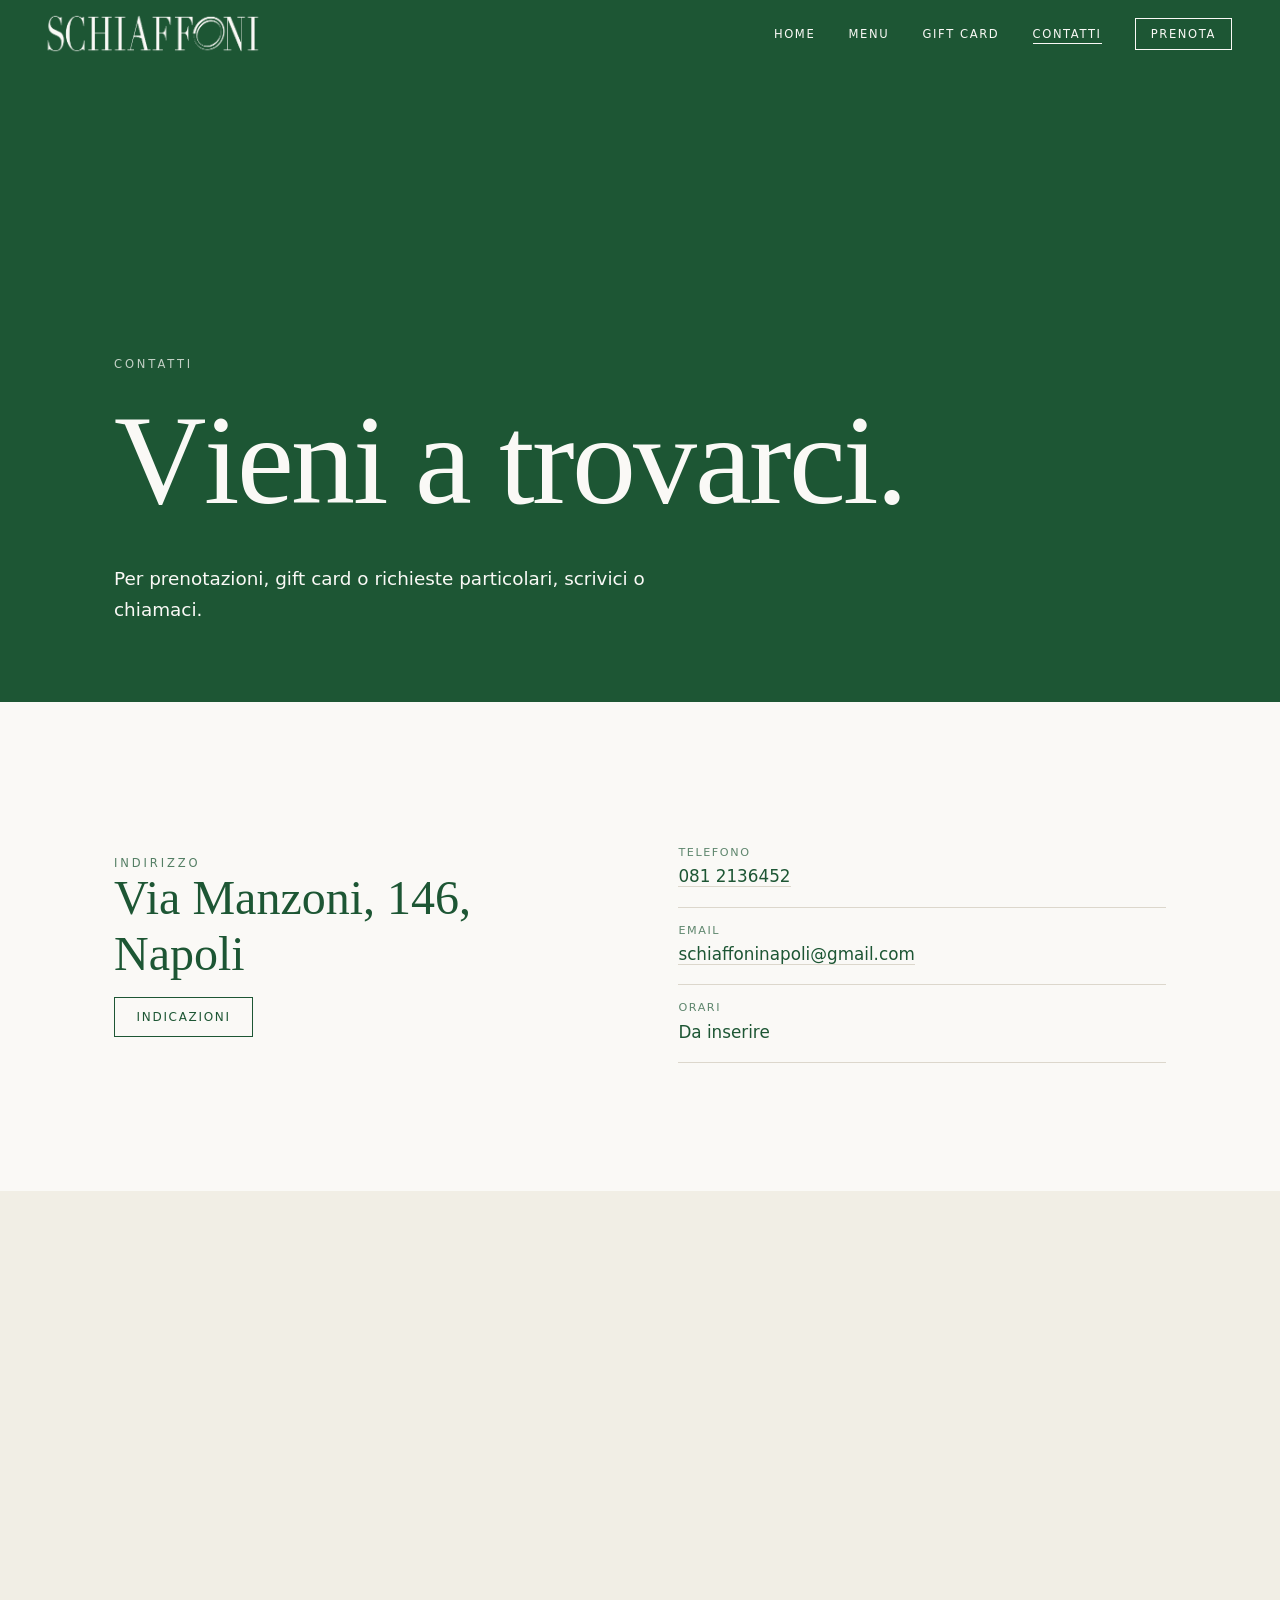
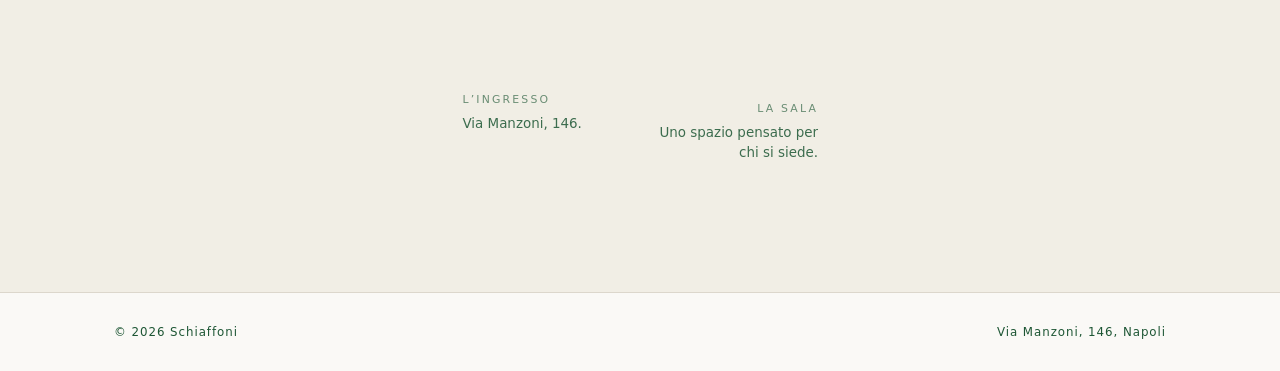
==== commit 0507fa00: "Add files via upload" ====
--- a/contatti.html
+++ b/contatti.html
@@ -30,18 +30,19 @@
 <p class="lead">Per prenotazioni, gift card o richieste particolari, scrivici o chiamaci.</p>
 </div></section>
 <section><div class="wrap split">
-<div class="rv"><p class="eyebrow">Indirizzo</p><p class="addr">Via Manzoni - Napoli</p></div>
+<div class="rv"><p class="eyebrow">Indirizzo</p><p class="addr">Via Manzoni, 146, Napoli</p>
+<a class="btn" href="https://www.google.com/maps/search/?api=1&amp;query=Via+Manzoni+146+Napoli" target="_blank" rel="noopener noreferrer">Indicazioni</a></div>
 <ul class="contacts rv">
-<li><span>Telefono</span>Da inserire</li>
-<li><span>Email</span>Da inserire</li>
+<li><span>Telefono</span><a href="tel:+390812136452">081 2136452</a></li>
+<li><span>Email</span><a href="mailto:schiaffoninapoli@gmail.com">schiaffoninapoli@gmail.com</a></li>
 <li><span>Orari</span>Da inserire</li>
 </ul>
 </div></section>
 <section class=alt><div class="wrap scatter">
-<div class="px s1" data-speed=".08"><div class="shot rv" data-label="Foto — l’ingresso"></div></div>
-<div class="px s2" data-speed=".12"><div class="shot rv" data-label="Foto — la sala"></div></div>
+<figure class="px s1" data-speed=".08"><div class="shot rv" data-label="Foto — l’ingresso"></div><figcaption class="cap"><b>L’ingresso</b>Via Manzoni, 146.</figcaption></figure>
+<figure class="px s2" data-speed=".12"><div class="shot rv" data-label="Foto — la sala"></div><figcaption class="cap"><b>La sala</b>Uno spazio pensato per chi si siede.</figcaption></figure>
 </div></section>
 </main>
-<footer><div class="wrap"><span>© 2026 Schiaffoni</span><span>Via Manzoni - Napoli</span></div></footer>
+<footer><div class="wrap"><span>© 2026 Schiaffoni</span><span>Via Manzoni, 146, Napoli</span></div></footer>
 </body>
 </html>
--- a/style.css
+++ b/style.css
@@ -137,3 +137,22 @@
 .scatter .px:nth-child(even){grid-column:3/13}
 .scatter .s5{grid-column:1/13}}
 @media (prefers-reduced-motion:reduce){.px{transform:none}}
+
+/* ---- v5: didascalie accanto alle foto, contatti ---- */
+figure.px{margin:0;display:flex;flex-direction:row;align-items:flex-end;gap:1rem}
+figure.px .shot{flex:1;min-width:0}
+.cap{flex:0 0 clamp(7rem,13vw,10rem);font:.84rem/1.5 var(--avenir);opacity:.85}
+.cap b{display:block;font:500 .68rem var(--avenir);letter-spacing:.2em;text-transform:uppercase;opacity:.75;margin-bottom:.5rem}
+figure.px:nth-child(even){flex-direction:row-reverse;text-align:right}
+.scatter figure.px.s4{flex-direction:column;align-items:stretch;text-align:left}
+@media (min-width:761px){
+.scatter .s1{grid-column:1/7}
+.scatter .s2{grid-column:7/13;margin-top:clamp(2rem,9vw,7rem)}
+.scatter .s4{margin-top:clamp(-4rem,-4vw,-1rem)}}
+@media (max-width:760px){
+figure.px,figure.px:nth-child(even){flex-direction:column;align-items:stretch;text-align:left}
+.cap{flex:none}}
+.contacts a{text-decoration:none;border-bottom:1px solid var(--line);transition:border-color .3s}
+.contacts a:hover,.contacts a:focus-visible{border-color:currentColor}
+.btn+.btn,.addr+.btn{margin-left:0}
+.btn+.btn{margin-left:.8rem}
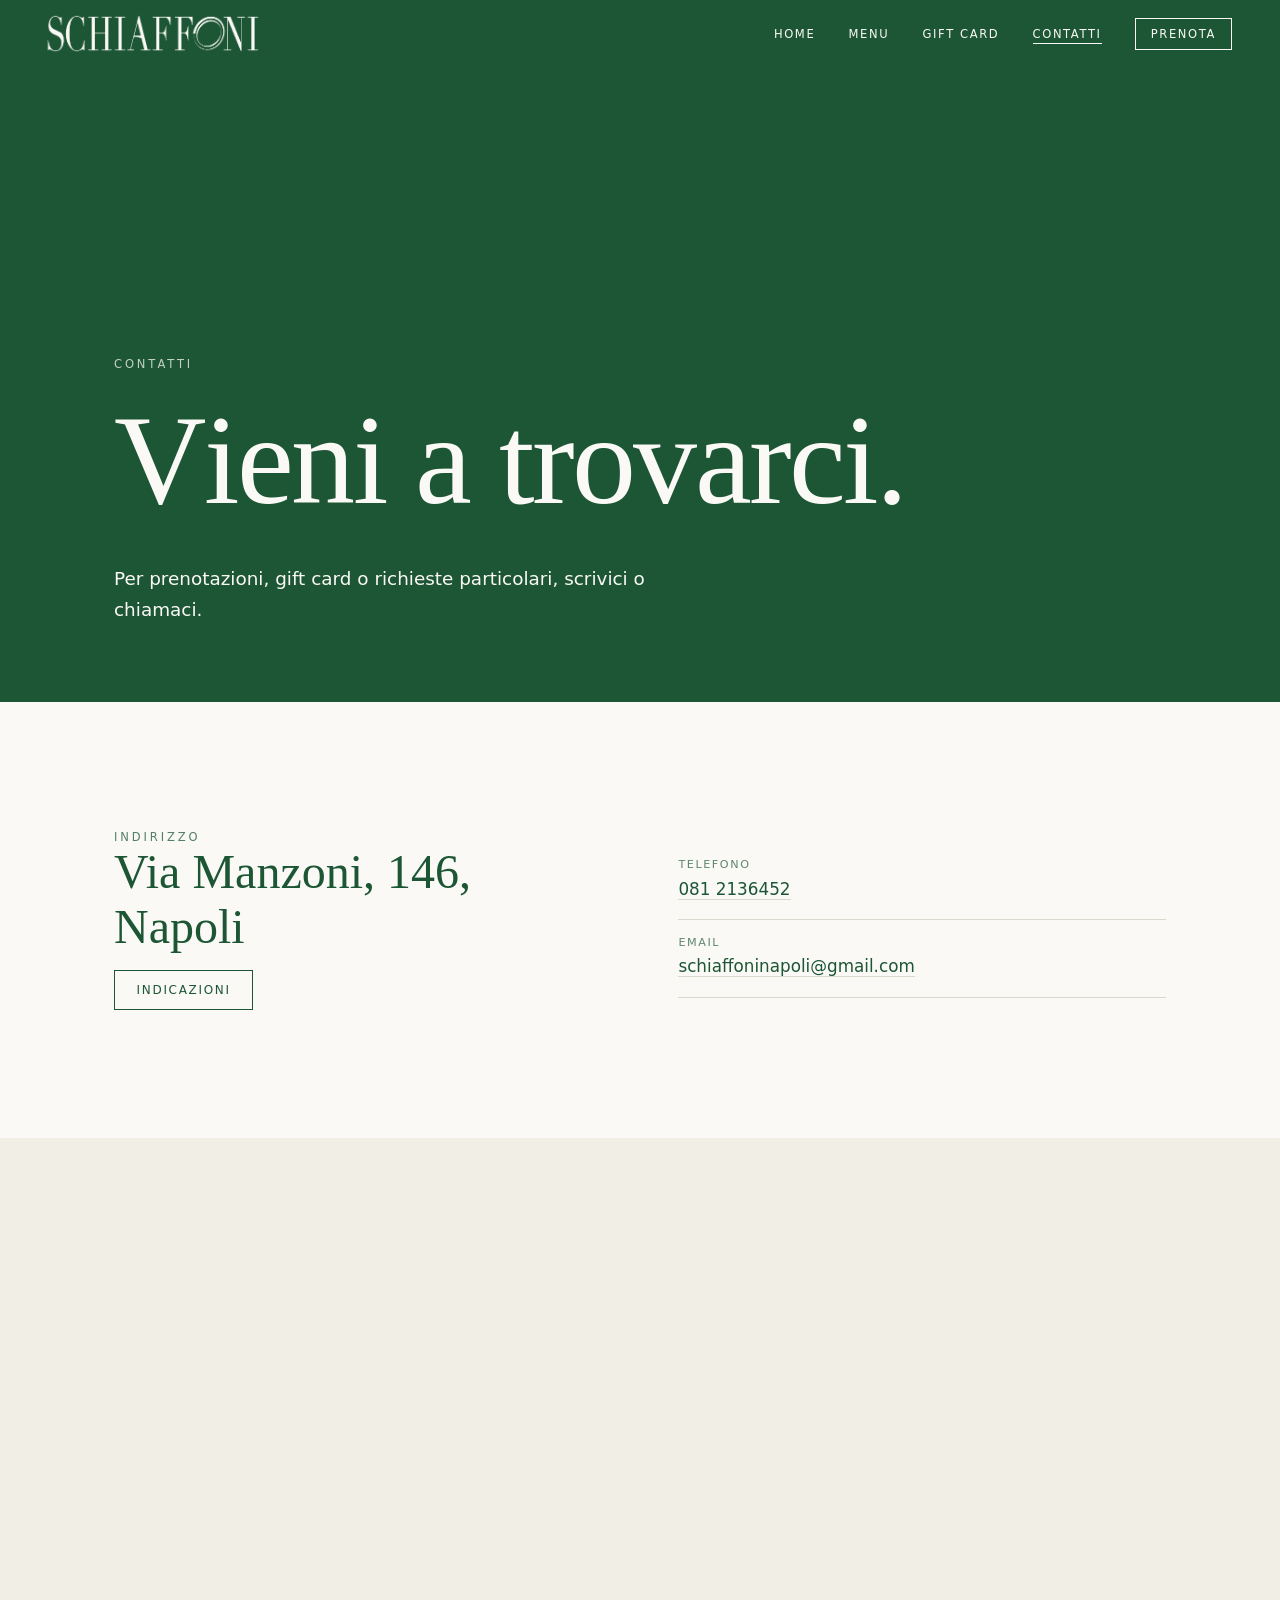
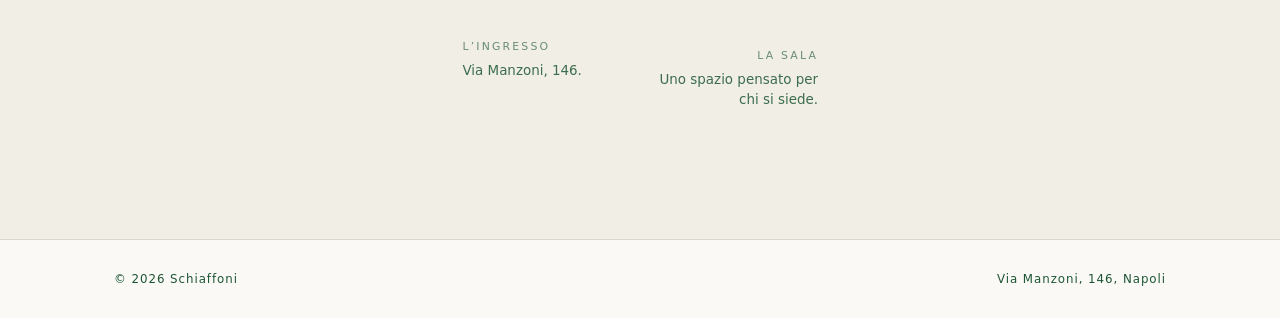
==== commit 0625dcca: "contatti.html" ====
--- a/contatti.html
+++ b/contatti.html
@@ -6,7 +6,7 @@
 <meta http-equiv="Content-Security-Policy" content="default-src 'none'; script-src 'self'; style-src 'self'; img-src 'self' data:; media-src 'self'; font-src 'self'; connect-src 'self'; base-uri 'none'; form-action 'none'">
 <meta name="referrer" content="strict-origin-when-cross-origin">
 <title>Contatti — Schiaffoni</title>
-<meta name="description" content="Contatti e indirizzo di Schiaffoni, Napoli.">
+<meta name="description" content="Contatti e indirizzo di Schiaffoni">
 <link rel="icon" type="image/png" href="assets/icon.png">
 <link rel="stylesheet" href="style.css">
 <script src="app.js" defer></script>
@@ -35,7 +35,6 @@
 <ul class="contacts rv">
 <li><span>Telefono</span><a href="tel:+390812136452">081 2136452</a></li>
 <li><span>Email</span><a href="mailto:schiaffoninapoli@gmail.com">schiaffoninapoli@gmail.com</a></li>
-<li><span>Orari</span>Da inserire</li>
 </ul>
 </div></section>
 <section class=alt><div class="wrap scatter">
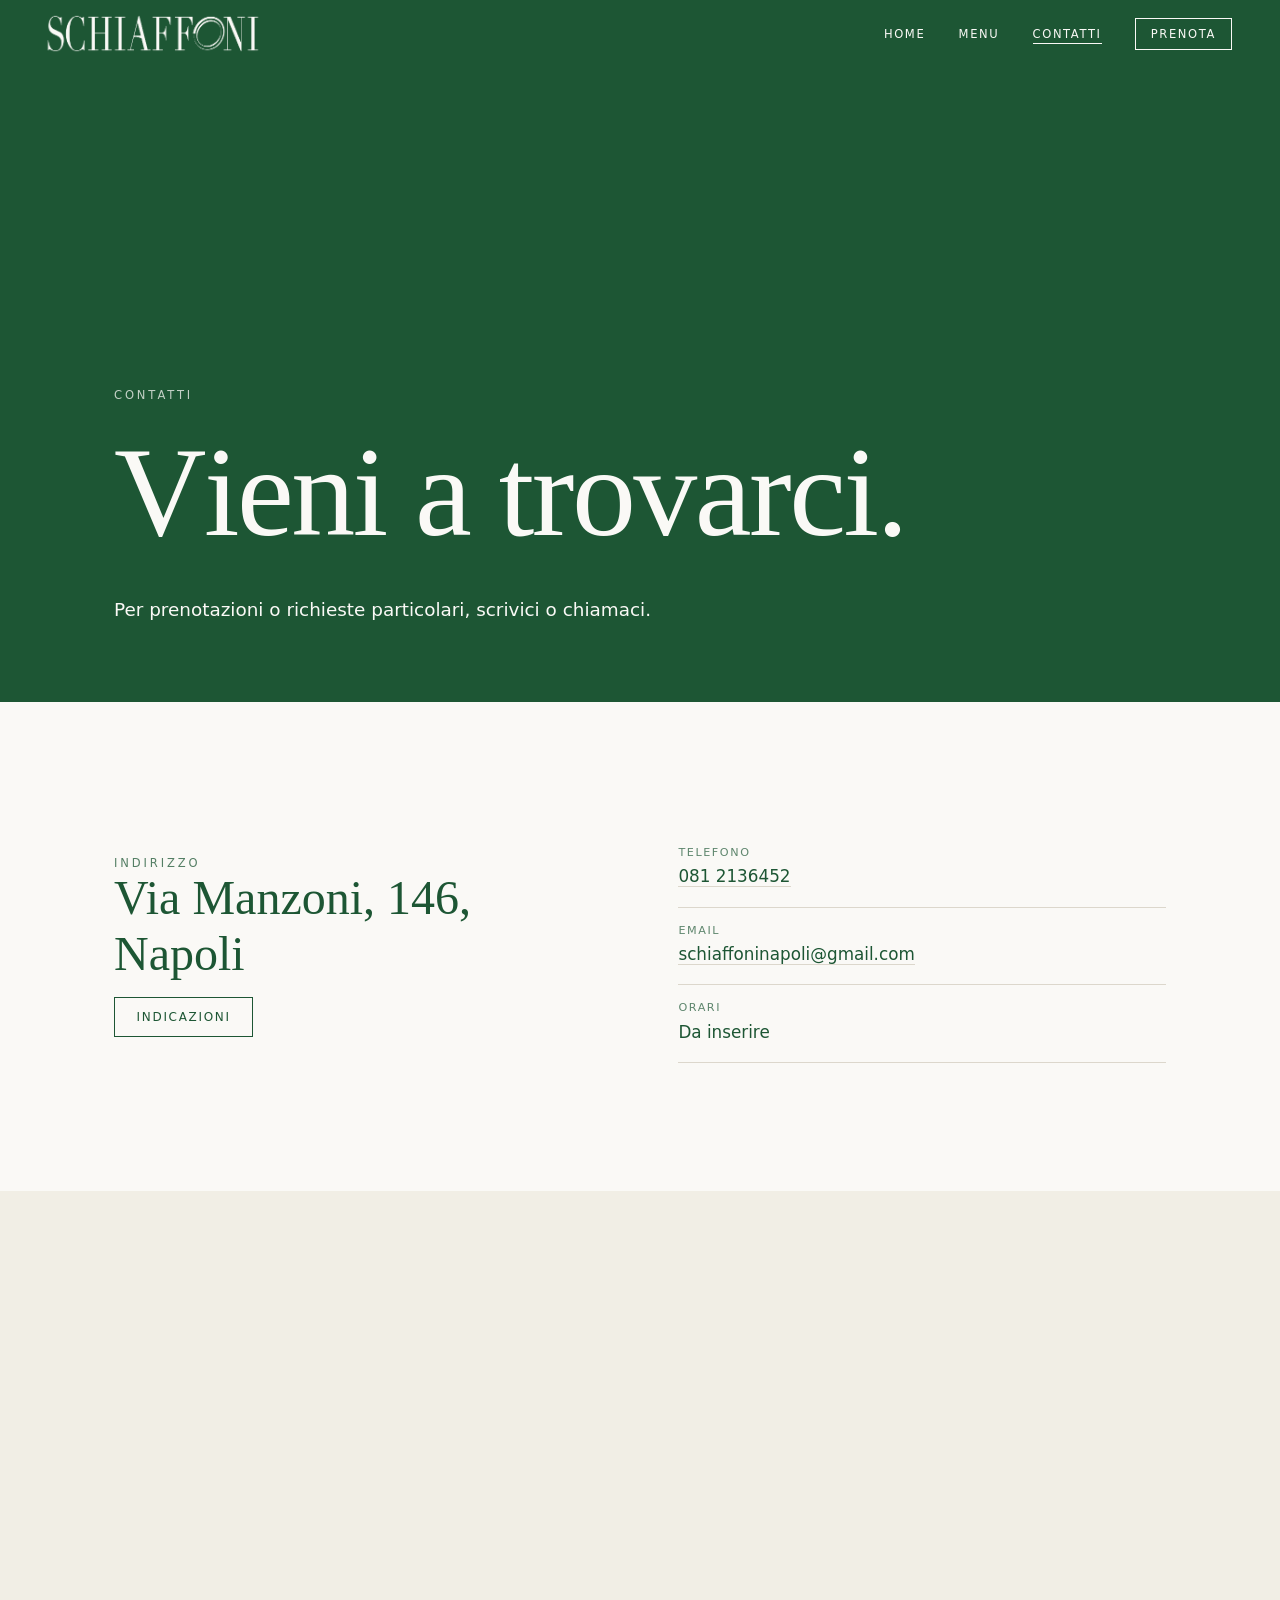
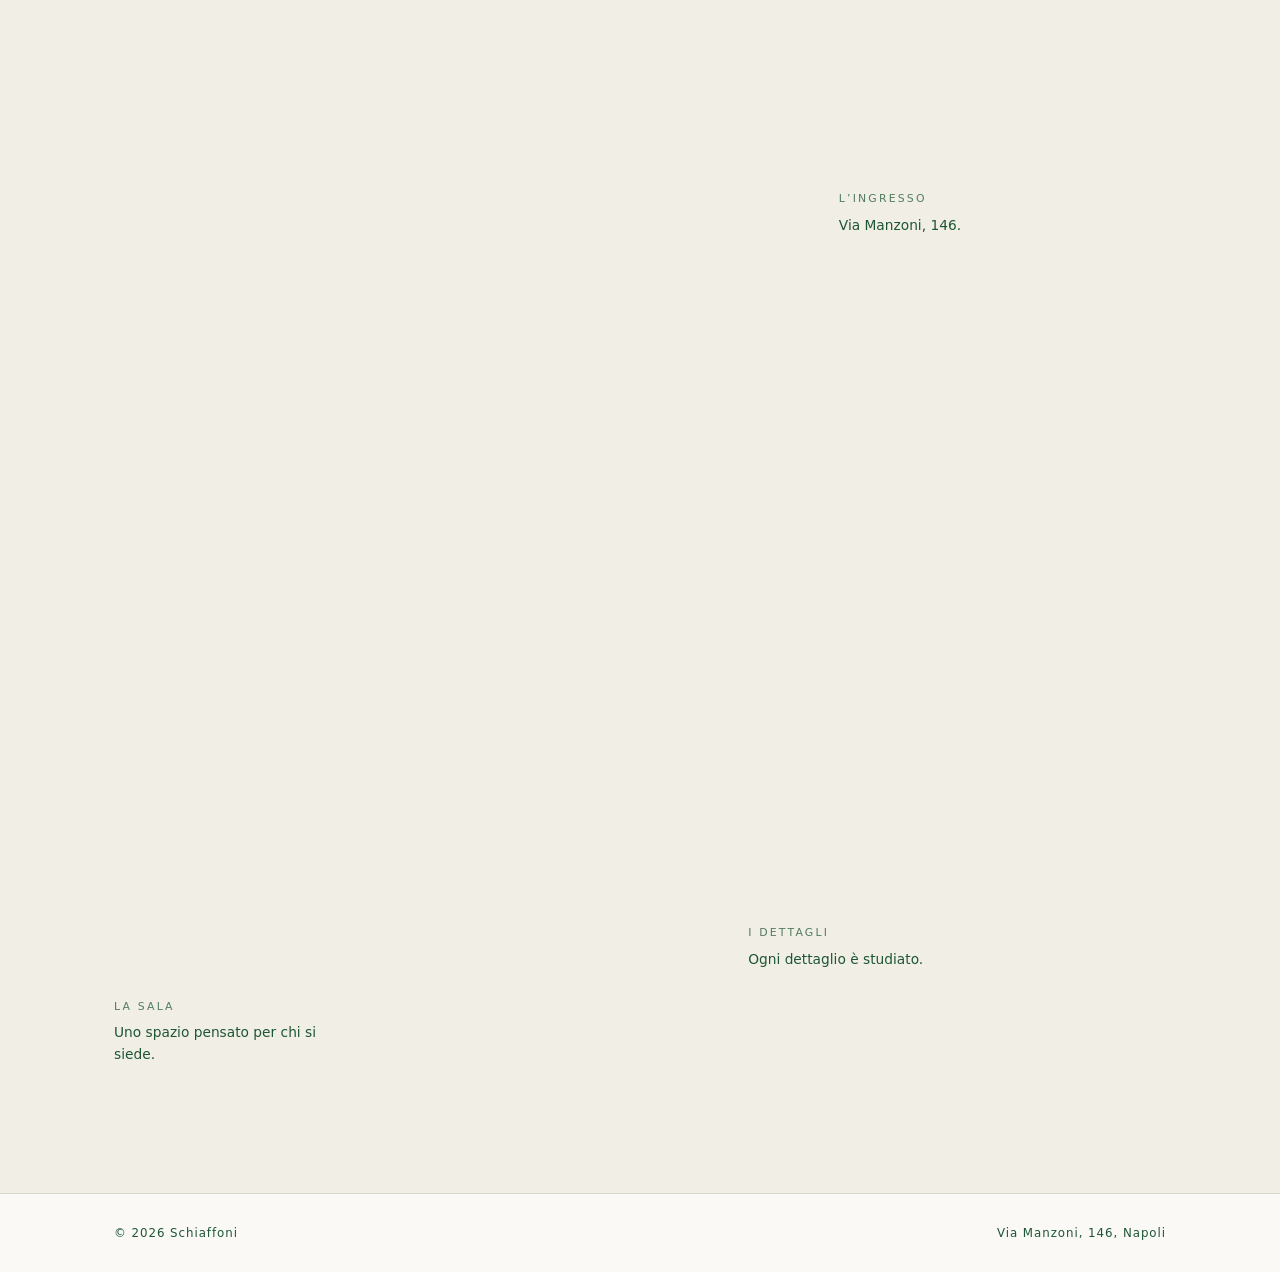
==== commit a143f304: "Add files via upload" ====
--- a/contatti.html
+++ b/contatti.html
@@ -6,9 +6,10 @@
 <meta http-equiv="Content-Security-Policy" content="default-src 'none'; script-src 'self'; style-src 'self'; img-src 'self' data:; media-src 'self'; font-src 'self'; connect-src 'self'; base-uri 'none'; form-action 'none'">
 <meta name="referrer" content="strict-origin-when-cross-origin">
 <title>Contatti — Schiaffoni</title>
-<meta name="description" content="Contatti e indirizzo di Schiaffoni">
+<meta name="description" content="Contatti e indirizzo di Schiaffoni, Napoli.">
 <link rel="icon" type="image/png" href="assets/icon.png">
 <link rel="stylesheet" href="style.css">
+<script src="foto.js" defer></script>
 <script src="app.js" defer></script>
 </head>
 <body data-tone="light">
@@ -19,7 +20,6 @@
 <nav id="main-nav" aria-label="Principale">
   <a href="index.html">Home</a>
   <a href="menu.html">Menu</a>
-  <a href="giftcard.html">Gift Card</a>
   <a href="contatti.html" aria-current="page">Contatti</a>
   <a href="prenota.html" class="cta">Prenota</a>
 </nav>
@@ -27,7 +27,7 @@
 <section class="ph dk" data-tone="dark"><div class="wrap">
 <p class="eyebrow">Contatti</p>
 <h1 data-split>Vieni a trovarci.</h1>
-<p class="lead">Per prenotazioni, gift card o richieste particolari, scrivici o chiamaci.</p>
+<p class="lead">Per prenotazioni o richieste particolari, scrivici o chiamaci.</p>
 </div></section>
 <section><div class="wrap split">
 <div class="rv"><p class="eyebrow">Indirizzo</p><p class="addr">Via Manzoni, 146, Napoli</p>
@@ -35,11 +35,13 @@
 <ul class="contacts rv">
 <li><span>Telefono</span><a href="tel:+390812136452">081 2136452</a></li>
 <li><span>Email</span><a href="mailto:schiaffoninapoli@gmail.com">schiaffoninapoli@gmail.com</a></li>
+<li><span>Orari</span>Da inserire</li>
 </ul>
 </div></section>
-<section class=alt><div class="wrap scatter">
-<figure class="px s1" data-speed=".08"><div class="shot rv" data-label="Foto — l’ingresso"></div><figcaption class="cap"><b>L’ingresso</b>Via Manzoni, 146.</figcaption></figure>
-<figure class="px s2" data-speed=".12"><div class="shot rv" data-label="Foto — la sala"></div><figcaption class="cap"><b>La sala</b>Uno spazio pensato per chi si siede.</figcaption></figure>
+<section class=alt><div class="wrap gal">
+<figure class="fx fx-a" data-slot="contatti-1"><div class="shot rv" data-label="Foto — l’ingresso"></div><figcaption class="cap"><b>L’ingresso</b><span>Via Manzoni, 146.</span></figcaption></figure>
+<figure class="fx fx-c" data-slot="contatti-2"><div class="shot rv" data-label="Foto — la sala"></div><figcaption class="cap"><b>La sala</b><span>Uno spazio pensato per chi si siede.</span></figcaption></figure>
+<figure class="fx fx-d" data-slot="contatti-3"><div class="shot rv" data-label="Foto — i dettagli"></div><figcaption class="cap"><b>I dettagli</b><span>Ogni dettaglio è studiato.</span></figcaption></figure>
 </div></section>
 </main>
 <footer><div class="wrap"><span>© 2026 Schiaffoni</span><span>Via Manzoni, 146, Napoli</span></div></footer>
--- a/style.css
+++ b/style.css
@@ -115,44 +115,82 @@
 .note{max-width:52ch;opacity:.8;margin:2rem 0 0}
 @media (max-width:760px){.tiles{grid-template-columns:1fr}.tile{min-height:180px}}
 
-/* ---- v4: intestazioni verdi, spazi foto sparsi ---- */
+/* ---- v6: animazioni lente, foto ---- */
+main{animation:pagein 1.1s ease both}
+.site-header{transition:background-color .7s,border-color .7s}
+.brand img{transition:opacity .7s}
+#main-nav a{transition:color .7s,background-color .35s}
+.js .rv{transform:translateY(18px);transition:opacity 1.4s ease,transform 1.4s cubic-bezier(.22,.61,.36,1)}
+.js .rw{transition:opacity .9s}
+.tile{transition:color .7s}
+@media (prefers-reduced-motion:no-preference){
+.js [data-split] .ch{animation:chin 1.7s cubic-bezier(.22,.61,.36,1) both;animation-delay:calc(var(--i)*55ms + .3s)}
+.mq-t{animation-duration:48s}
+.tile::before{transition:transform .8s cubic-bezier(.22,.61,.36,1)}}
+@keyframes chin{from{opacity:0;transform:translateY(.4em)}to{opacity:1;transform:none}}
+.hero h1,.ph h1,.ph .lead{opacity:var(--f,1);transform:none}
+
 .ph{min-height:78vh;min-height:78svh;display:flex;align-items:flex-end;padding:calc(var(--hh) + 3rem) 0 clamp(2.5rem,6vw,5rem)}
 .ph .wrap{width:100%}
-.ph h1{font-size:clamp(3rem,10vw,8.5rem);opacity:calc(1 - var(--p,0)*1.2);transform:translateY(calc(var(--p,0)*-30px))}
-.ph .lead{opacity:calc(1 - var(--p,0)*1.5)}
-.scatter{display:grid;grid-template-columns:repeat(12,1fr);gap:clamp(1rem,3vw,2.2rem);align-items:start}
-.px{transform:translateY(calc(var(--py,0)*1px));will-change:transform}
+.ph h1{font-size:clamp(3rem,10vw,8.5rem)}
+
 .shot{position:relative;overflow:hidden;border:1px solid var(--line);background:radial-gradient(ellipse at 50% 40%,rgba(29,86,52,.12),transparent 65%),var(--ivory2)}
 .alt .shot{background:radial-gradient(ellipse at 50% 40%,rgba(29,86,52,.12),transparent 65%),var(--ivory)}
 .shot::after{content:attr(data-label);position:absolute;left:1rem;bottom:1rem;font:.68rem var(--avenir);letter-spacing:.12em;text-transform:uppercase;opacity:.7}
-.shot img{position:absolute;inset:0;width:100%;height:100%;object-fit:cover}
-.shot:has(img)::after{display:none}
-.s1{grid-column:1/6}.s1 .shot{aspect-ratio:4/5}
-.s2{grid-column:7/13;margin-top:clamp(2rem,9vw,7rem)}.s2 .shot{aspect-ratio:1/1}
-.s3{grid-column:2/9}.s3 .shot{aspect-ratio:3/2}
-.s4{grid-column:9/13;margin-top:clamp(-4rem,-4vw,-1rem)}.s4 .shot{aspect-ratio:4/5}
-.s5{grid-column:1/13}.s5 .shot{aspect-ratio:21/9}
+.has-art>.m{position:absolute;inset:0;width:100%;height:100%;object-fit:cover}
+.shot.has-art::after{display:none}
+.js .shot.rv{opacity:1;transform:none;clip-path:inset(0 0 100% 0);transition:clip-path 1.8s cubic-bezier(.65,0,.35,1)}
+.js .shot.rv.in{clip-path:inset(0)}
+.js .shot .m{transform:scale(1.14);transition:transform 2.6s cubic-bezier(.22,.61,.36,1)}
+.js .shot.in .m{transform:none}
+
+.gal{display:grid;grid-template-columns:repeat(12,1fr);column-gap:clamp(1rem,3vw,2.2rem);row-gap:clamp(3.5rem,9vw,7rem)}
+.fx{margin:0;min-width:0}
+.cap{font:.86rem/1.55 var(--avenir);max-width:26ch}
+.cap b{display:block;font:500 .68rem var(--avenir);letter-spacing:.2em;text-transform:uppercase;opacity:.75;margin-bottom:.6rem}
+.cap span{display:block}
+.fx-a,.fx-b,.fx-w{grid-column:1/-1;display:grid;grid-template-columns:repeat(12,1fr);column-gap:clamp(1rem,3vw,2.2rem);align-items:end}
+.fx-a .shot{grid-column:1/9;aspect-ratio:4/3}
+.fx-a .cap{grid-column:9/13}
+.fx-b .shot{grid-column:5/13;grid-row:1;aspect-ratio:4/3}
+.fx-b .cap{grid-column:1/5;grid-row:1}
+.fx-w .shot{grid-column:1/-1;aspect-ratio:21/9}
+.fx-w .cap{grid-column:1/-1;margin-top:1.2rem;max-width:none}
+.fx-c{grid-column:1/7}
+.fx-c .shot{aspect-ratio:4/5}
+.fx-d{grid-column:8/13;margin-top:clamp(3rem,12vw,9rem)}
+.fx-d .shot{aspect-ratio:1/1}
+.fx-c .cap,.fx-d .cap{margin-top:1rem}
 @media (max-width:760px){
-.scatter .px{grid-column:1/11;margin-top:0}
-.scatter .px:nth-child(even){grid-column:3/13}
-.scatter .s5{grid-column:1/13}}
-@media (prefers-reduced-motion:reduce){.px{transform:none}}
+.gal{row-gap:3rem}
+.fx-a,.fx-b,.fx-w{display:block}
+.fx-a .shot,.fx-b .shot{aspect-ratio:4/3}
+.fx-a .cap,.fx-b .cap{margin-top:1rem}
+.fx-c,.fx-d{grid-column:1/-1;margin-top:0;width:86%}
+.fx-d{margin-left:auto}
+.fx-d .shot{aspect-ratio:4/5}}
 
-/* ---- v5: didascalie accanto alle foto, contatti ---- */
-figure.px{margin:0;display:flex;flex-direction:row;align-items:flex-end;gap:1rem}
-figure.px .shot{flex:1;min-width:0}
-.cap{flex:0 0 clamp(7rem,13vw,10rem);font:.84rem/1.5 var(--avenir);opacity:.85}
-.cap b{display:block;font:500 .68rem var(--avenir);letter-spacing:.2em;text-transform:uppercase;opacity:.75;margin-bottom:.5rem}
-figure.px:nth-child(even){flex-direction:row-reverse;text-align:right}
-.scatter figure.px.s4{flex-direction:column;align-items:stretch;text-align:left}
-@media (min-width:761px){
-.scatter .s1{grid-column:1/7}
-.scatter .s2{grid-column:7/13;margin-top:clamp(2rem,9vw,7rem)}
-.scatter .s4{margin-top:clamp(-4rem,-4vw,-1rem)}}
-@media (max-width:760px){
-figure.px,figure.px:nth-child(even){flex-direction:column;align-items:stretch;text-align:left}
-.cap{flex:none}}
-.contacts a{text-decoration:none;border-bottom:1px solid var(--line);transition:border-color .3s}
+.contacts a{text-decoration:none;border-bottom:1px solid var(--line);transition:border-color .5s}
 .contacts a:hover,.contacts a:focus-visible{border-color:currentColor}
-.btn+.btn,.addr+.btn{margin-left:0}
 .btn+.btn{margin-left:.8rem}
+
+
+/* ---- v7: moduli ---- */
+.form{display:grid;gap:1.6rem;max-width:640px}
+.form .row{display:grid;grid-template-columns:1fr 1fr;gap:1.6rem}
+.fld label{display:block;font:500 .68rem var(--avenir);letter-spacing:.2em;text-transform:uppercase;opacity:.75;margin-bottom:.5rem}
+.fld input,.fld textarea{width:100%;font:1rem var(--avenir);color:inherit;background:transparent;border:0;border-bottom:1px solid currentColor;border-radius:0;padding:.6rem 0;outline:0}
+.fld textarea{resize:vertical;min-height:5rem}
+.fld input:focus,.fld textarea:focus{border-bottom-width:2px;margin-bottom:-1px}
+.quick{display:flex;gap:.6rem;flex-wrap:wrap;margin-top:.8rem}
+.quick button{font:500 .72rem var(--avenir);letter-spacing:.12em;background:transparent;color:inherit;border:1px solid currentColor;padding:.6em 1.2em;cursor:pointer}
+.quick button:hover{background:var(--green);color:var(--ivory)}
+.hp{position:absolute;left:-9999px;width:1px;height:1px;overflow:hidden}
+.chk{display:flex;gap:.7rem;align-items:flex-start;font-size:.9rem}
+.chk input{width:auto;margin-top:.35rem}
+.msg-box{min-height:1.6rem;font-size:.95rem;margin:0}
+.err{color:#9b2c1d}
+button.btn{background:transparent;color:inherit;cursor:pointer}
+.btn:disabled{opacity:.5;cursor:wait}
+.sm{font-size:.85rem;opacity:.75}
+@media (max-width:760px){.form .row{grid-template-columns:1fr}}
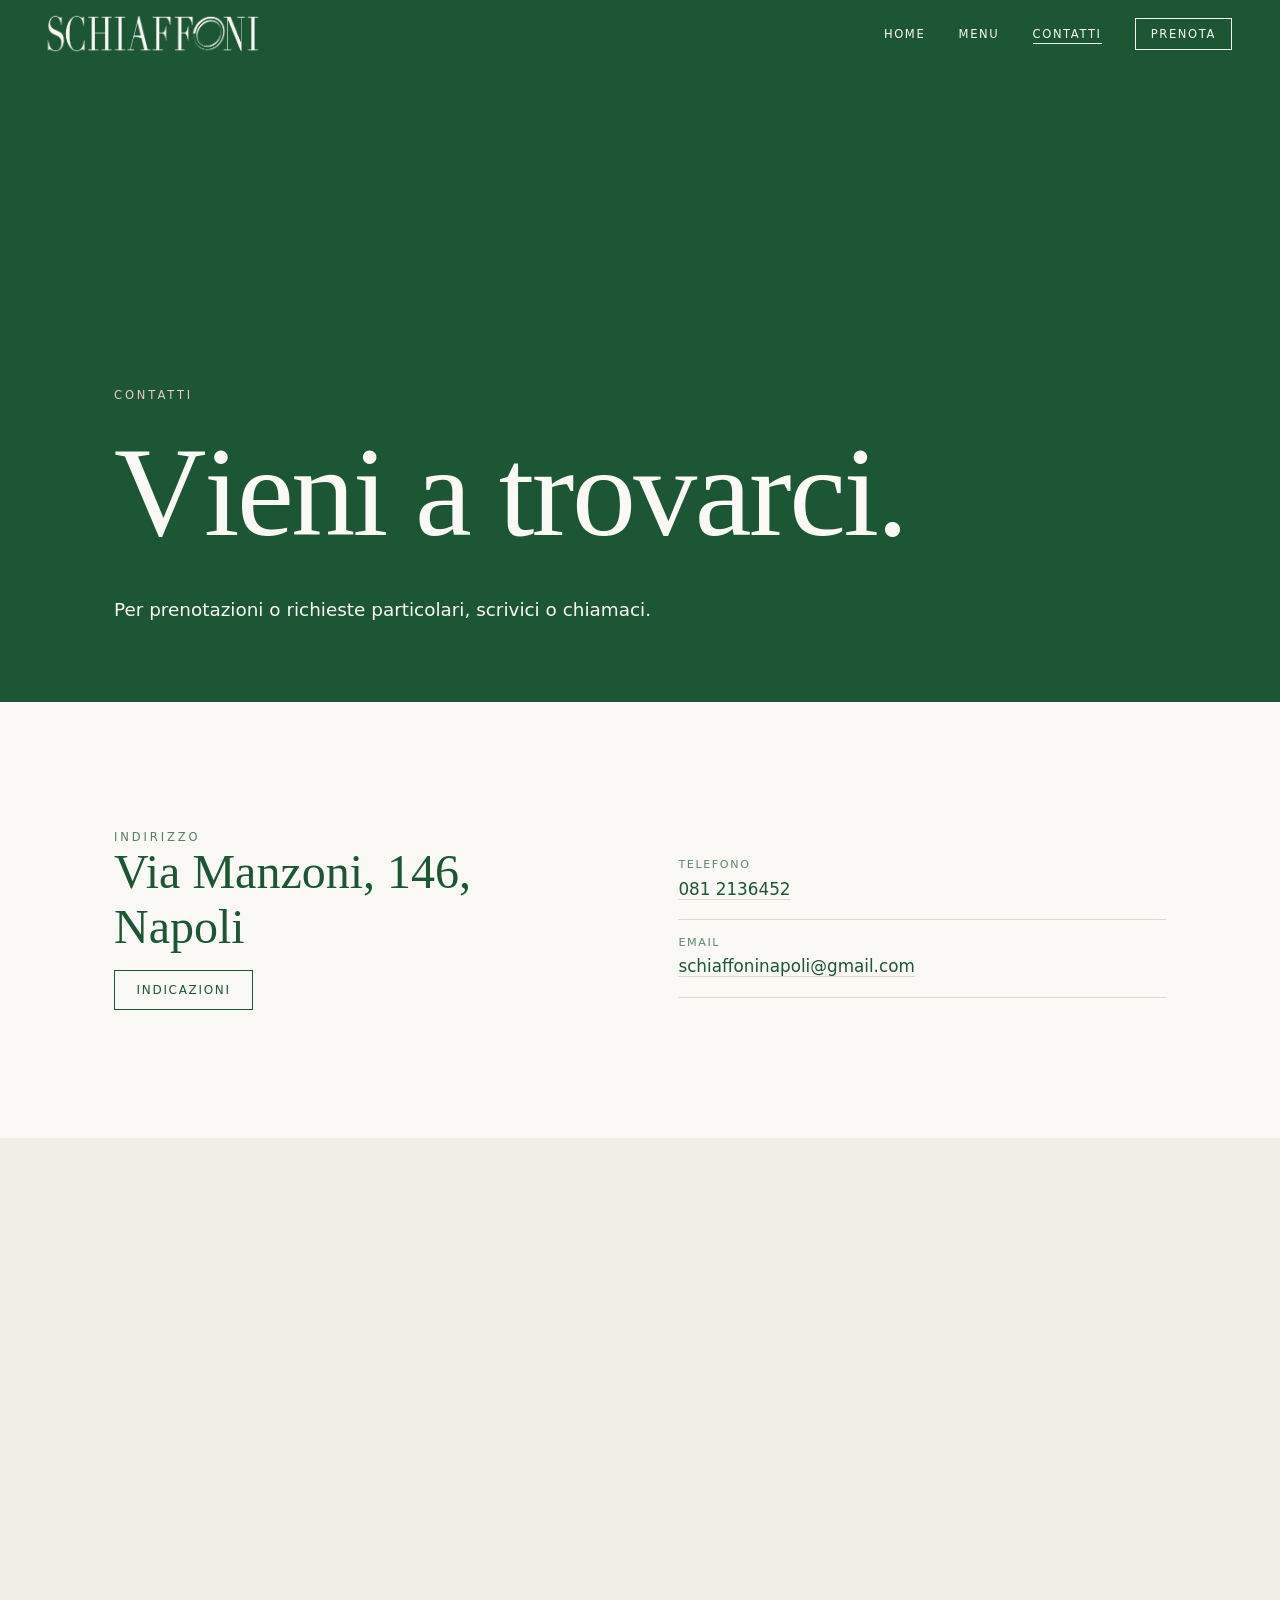
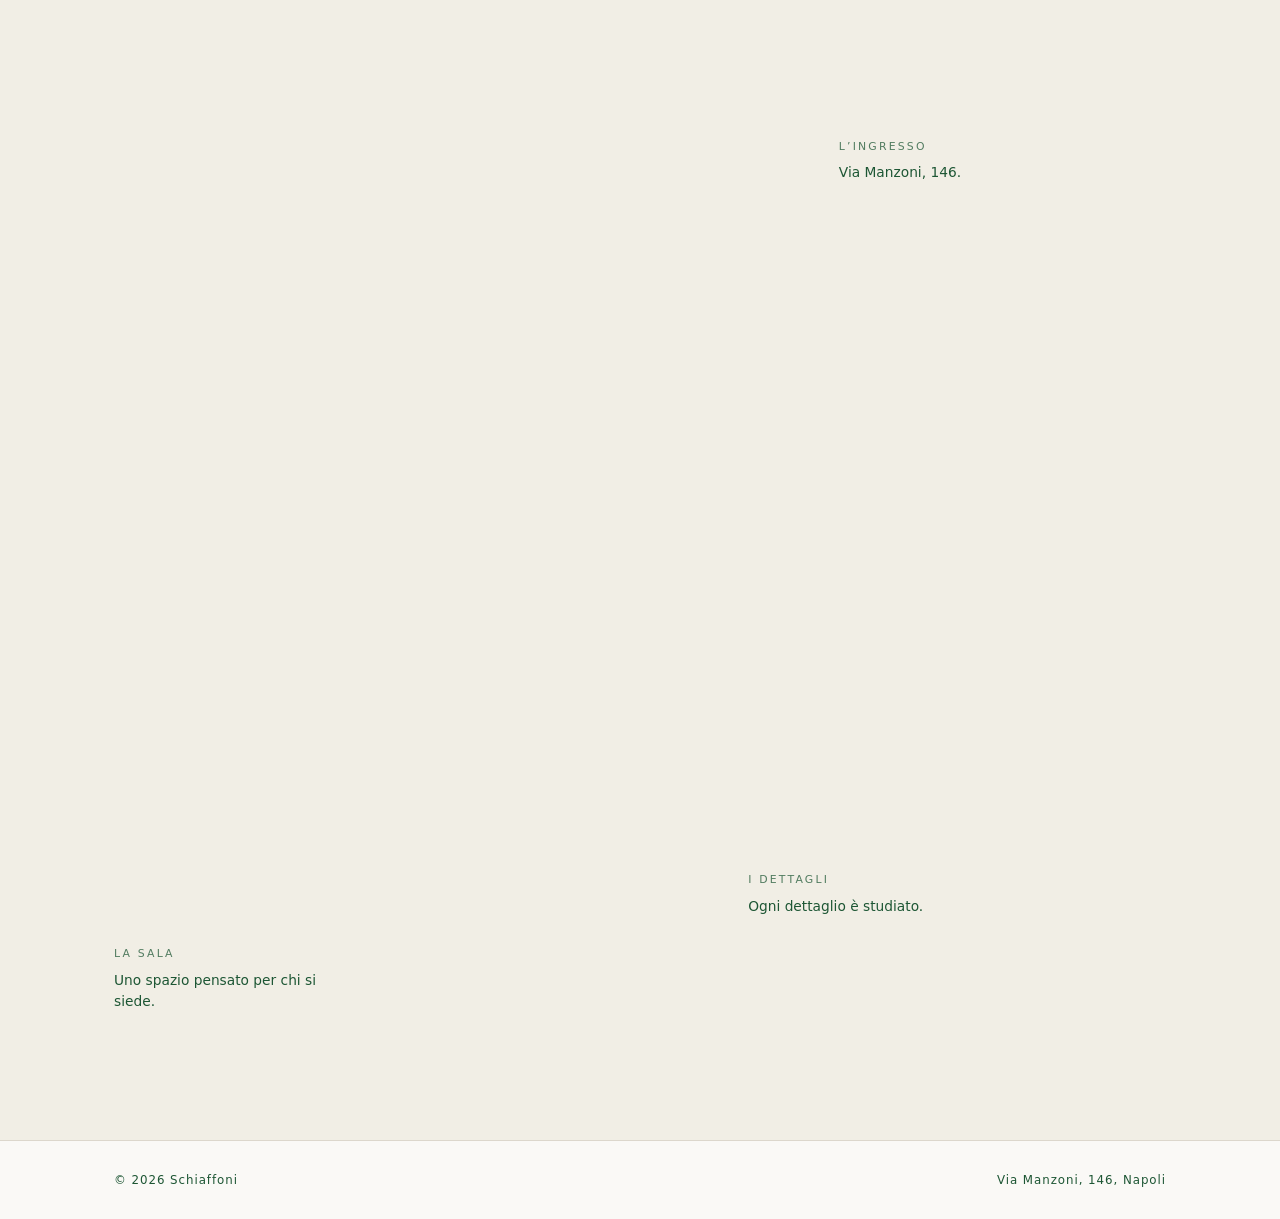
==== commit 08864fbc: "Add files via upload" ====
--- a/contatti.html
+++ b/contatti.html
@@ -35,7 +35,6 @@
 <ul class="contacts rv">
 <li><span>Telefono</span><a href="tel:+390812136452">081 2136452</a></li>
 <li><span>Email</span><a href="mailto:schiaffoninapoli@gmail.com">schiaffoninapoli@gmail.com</a></li>
-<li><span>Orari</span>Da inserire</li>
 </ul>
 </div></section>
 <section class=alt><div class="wrap gal">
--- a/style.css
+++ b/style.css
@@ -194,3 +194,54 @@
 .btn:disabled{opacity:.5;cursor:wait}
 .sm{font-size:.85rem;opacity:.75}
 @media (max-width:760px){.form .row{grid-template-columns:1fr}}
+
+/* ---- v8: luxury, rosa, slide ---- */
+:root{--rose:#e9cbc4;--rose-soft:#f4e4e0}
+::selection{background:var(--rose);color:var(--green)}
+.rs{background:var(--rose);color:var(--green)}
+.dk .eyebrow{color:var(--rose);opacity:1}
+.chapter{transition:padding-left .8s,background-color .8s}
+.chapter:hover{background:var(--rose-soft)}
+.dk .contacts li{border-color:rgba(250,249,246,.25)}
+.dk .contacts a{border-color:rgba(250,249,246,.35)}
+.slides{position:relative;padding:0}
+.track{display:flex;overflow-x:auto;scroll-snap-type:x mandatory;scrollbar-width:none;overscroll-behavior-x:contain;cursor:grab}
+.track::-webkit-scrollbar{display:none}
+.track.drag{scroll-snap-type:none;cursor:grabbing;user-select:none}
+.track:focus-visible{outline:2px solid var(--green);outline-offset:-4px}
+.slide{flex:0 0 100%;scroll-snap-align:start;scroll-snap-stop:always;display:grid;grid-template-columns:62fr 38fr;min-height:100vh;min-height:100svh}
+.slide .shot{border:0;height:100%;min-height:100%}
+.slide .shot .m{transform:scale(1.12);transition:transform 2.6s cubic-bezier(.22,.61,.36,1)}
+.slide.on .shot .m{transform:none}
+.s-panel{display:flex;flex-direction:column;justify-content:center;align-items:flex-start;gap:1.6rem;padding:calc(var(--hh) + 2rem) clamp(1.8rem,5vw,5rem) 6rem}
+.slide.iv .s-panel{background:var(--ivory)}
+.slide.rs .s-panel{background:var(--rose)}
+.slide .cap{max-width:30ch;font-size:1rem}
+.slide .cap b{font:400 clamp(2.2rem,4.4vw,4rem)/1.05 var(--didot);letter-spacing:-.01em;text-transform:none;opacity:1;margin-bottom:1rem}
+.s-panel .btn{margin-top:1rem}
+.s-ctrl{position:absolute;right:clamp(1.8rem,5vw,5rem);bottom:2.2rem;display:flex;align-items:center;gap:1.2rem;font:500 .72rem var(--avenir);letter-spacing:.2em;color:var(--green);z-index:2}
+.s-ctrl button{width:44px;height:44px;border:1px solid var(--green);background:transparent;color:inherit;font-size:1.1rem;cursor:pointer;transition:background .4s,color .4s}
+.s-ctrl button:hover{background:var(--green);color:var(--ivory)}
+.idx h2{margin-bottom:2.2rem}
+.idx .row{display:grid;grid-template-columns:4rem 1fr 1.3fr auto;gap:1.5rem;align-items:baseline;padding:2rem 0;border-top:1px solid var(--line);text-decoration:none;transition:background-color .8s,padding .8s}
+.idx .row:last-child{border-bottom:1px solid var(--line)}
+.idx .row:hover,.idx .row:focus-visible{background:var(--rose-soft);padding-left:1.2rem;padding-right:1.2rem}
+.idx .n{font:.78rem var(--avenir);letter-spacing:.2em;opacity:.7}
+.idx .t{font:400 clamp(2rem,5vw,3.6rem)/1 var(--didot)}
+.idx .d{opacity:.85}
+.idx .arr{font-size:1.5rem;transition:transform .6s}
+.idx .row:hover .arr{transform:translateX(.4rem)}
+.fdbg{position:fixed;left:1rem;bottom:1rem;z-index:99;background:#fff;color:#000;font:12px/1.45 ui-monospace,Menlo,monospace;padding:.8rem 1rem;max-width:min(92vw,520px);max-height:60vh;overflow:auto;border:2px solid #c00}
+.fdbg p{margin:0 0 .4rem}
+@media (max-width:760px){
+.slide{grid-template-columns:1fr;grid-template-rows:58vh auto;grid-template-rows:58svh auto}
+.s-panel{padding:2.2rem 1.5rem 6.5rem;justify-content:flex-start}
+.s-ctrl{left:1.5rem;right:1.5rem;justify-content:space-between}
+.idx .row{grid-template-columns:3rem 1fr auto;gap:.6rem 1rem}
+.idx .row .d{grid-column:2/-1}}
+/* v8b: la slide occupa esattamente lo schermo sotto la barra */
+.slide{min-height:calc(100vh - var(--hh));min-height:calc(100svh - var(--hh))}
+.s-panel{padding-top:2.5rem}
+@media (max-width:760px){
+.slide{grid-template-rows:52vh auto;grid-template-rows:52svh auto}
+.s-panel{padding:2rem 1.5rem 5.5rem}}
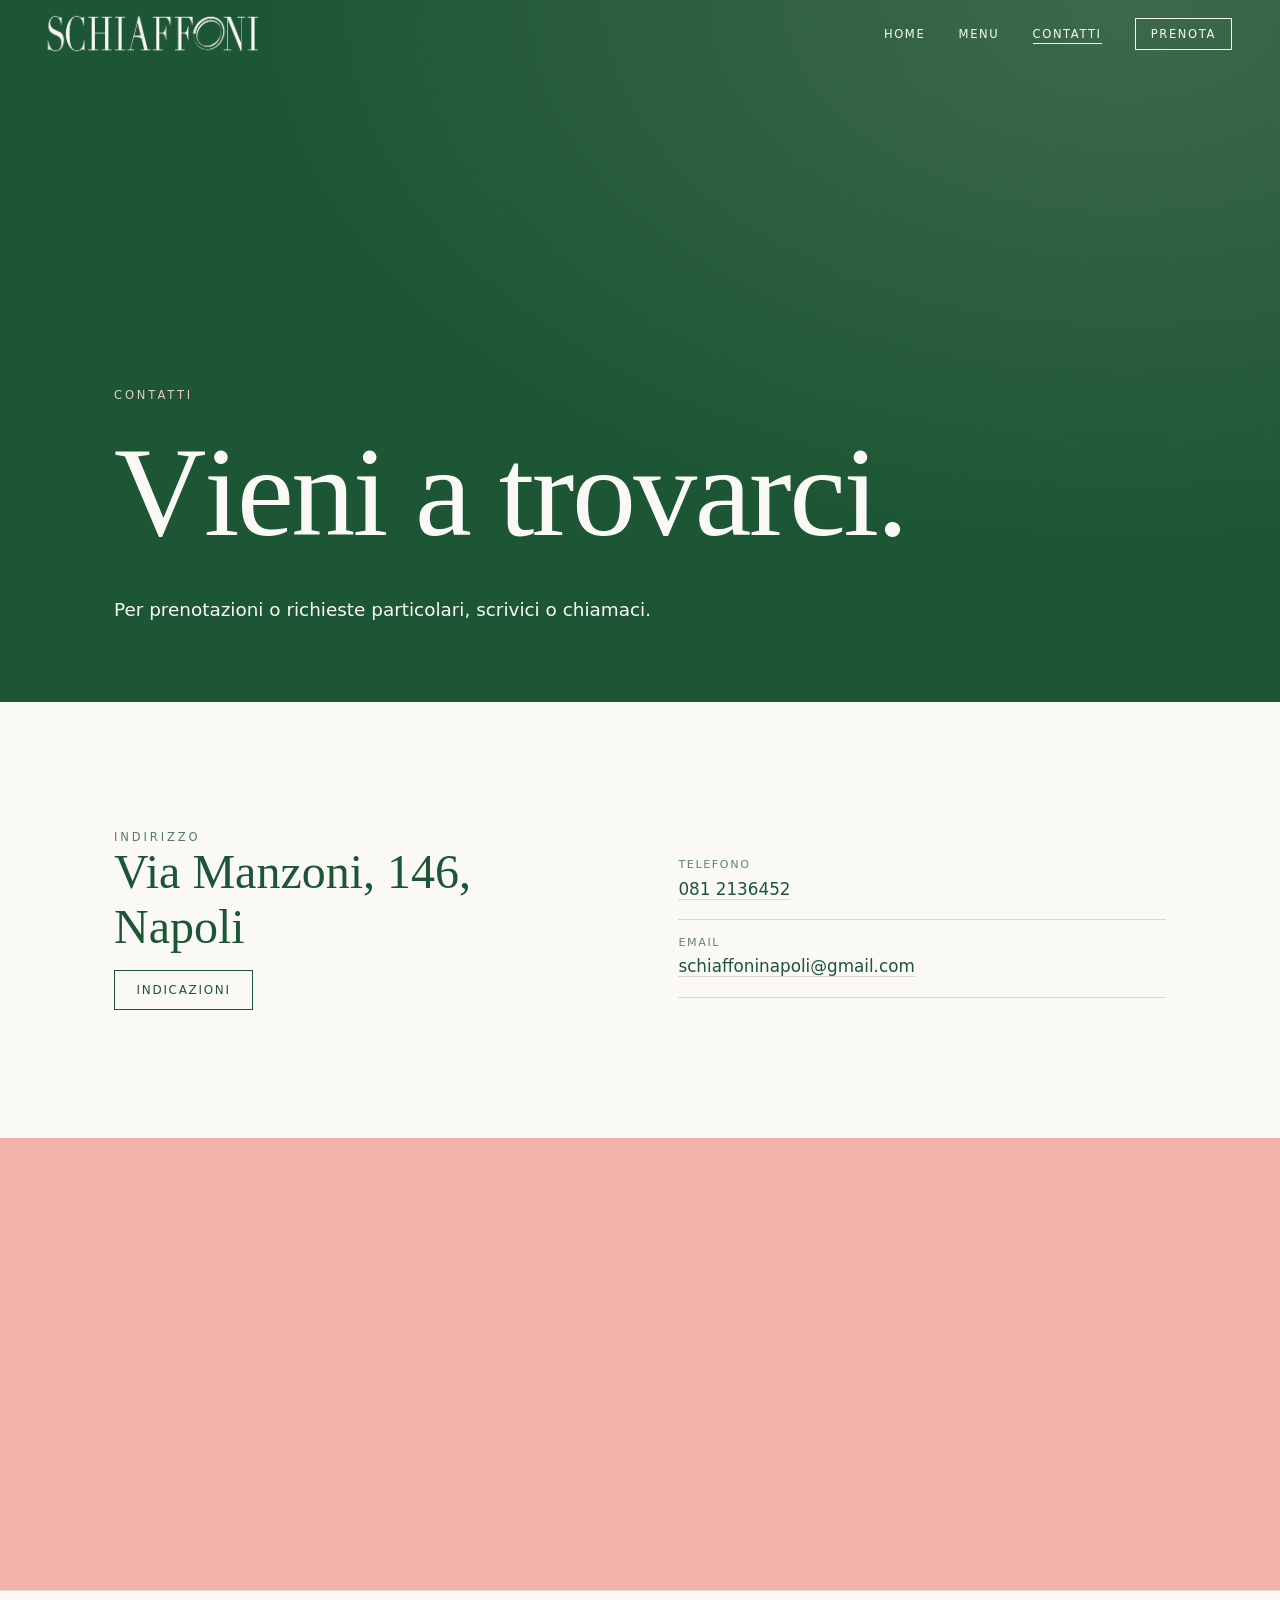
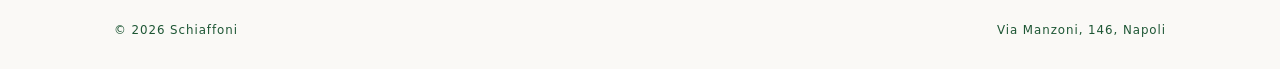
==== commit 0d36455e: "Add files via upload" ====
--- a/contatti.html
+++ b/contatti.html
@@ -37,11 +37,7 @@
 <li><span>Email</span><a href="mailto:schiaffoninapoli@gmail.com">schiaffoninapoli@gmail.com</a></li>
 </ul>
 </div></section>
-<section class=alt><div class="wrap gal">
-<figure class="fx fx-a" data-slot="contatti-1"><div class="shot rv" data-label="Foto — l’ingresso"></div><figcaption class="cap"><b>L’ingresso</b><span>Via Manzoni, 146.</span></figcaption></figure>
-<figure class="fx fx-c" data-slot="contatti-2"><div class="shot rv" data-label="Foto — la sala"></div><figcaption class="cap"><b>La sala</b><span>Uno spazio pensato per chi si siede.</span></figcaption></figure>
-<figure class="fx fx-d" data-slot="contatti-3"><div class="shot rv" data-label="Foto — i dettagli"></div><figcaption class="cap"><b>I dettagli</b><span>Ogni dettaglio è studiato.</span></figcaption></figure>
-</div></section>
+<section class="mcta rs2" data-tone="light"><div class="wrap rv"><p class="eyebrow">Prenota</p><h2>Un tavolo ti aspetta.</h2><a class="btn solid" href="prenota.html">Prenota un tavolo</a></div></section>
 </main>
 <footer><div class="wrap"><span>© 2026 Schiaffoni</span><span>Via Manzoni, 146, Napoli</span></div></footer>
 </body>
--- a/style.css
+++ b/style.css
@@ -195,33 +195,55 @@
 .sm{font-size:.85rem;opacity:.75}
 @media (max-width:760px){.form .row{grid-template-columns:1fr}}
 
-/* ---- v8: luxury, rosa, slide ---- */
-:root{--rose:#e9cbc4;--rose-soft:#f4e4e0}
+/* ---- v9: verde caldo con onde, foto impilate, rosa ---- */
+:root{--rose:#e9cbc4;--rose-soft:#f4e4e0;--ivory2:#f4ebe0;--line:#e2d6c8}
 ::selection{background:var(--rose);color:var(--green)}
 .rs{background:var(--rose);color:var(--green)}
+.dk{background:radial-gradient(ellipse at 88% 0%,rgba(233,203,196,.16),transparent 55%),var(--green)}
 .dk .eyebrow{color:var(--rose);opacity:1}
+.btn.solid:hover{background:var(--rose);border-color:var(--rose);color:var(--green)}
+.dk .btn:hover,.dk .btn.solid:hover{background:var(--rose);border-color:var(--rose);color:var(--green)}
+#main-nav a.cta:hover{background:var(--rose);border-color:var(--rose);color:var(--green)}
 .chapter{transition:padding-left .8s,background-color .8s}
 .chapter:hover{background:var(--rose-soft)}
 .dk .contacts li{border-color:rgba(250,249,246,.25)}
 .dk .contacts a{border-color:rgba(250,249,246,.35)}
-.slides{position:relative;padding:0}
-.track{display:flex;overflow-x:auto;scroll-snap-type:x mandatory;scrollbar-width:none;overscroll-behavior-x:contain;cursor:grab}
-.track::-webkit-scrollbar{display:none}
-.track.drag{scroll-snap-type:none;cursor:grabbing;user-select:none}
-.track:focus-visible{outline:2px solid var(--green);outline-offset:-4px}
-.slide{flex:0 0 100%;scroll-snap-align:start;scroll-snap-stop:always;display:grid;grid-template-columns:62fr 38fr;min-height:100vh;min-height:100svh}
-.slide .shot{border:0;height:100%;min-height:100%}
-.slide .shot .m{transform:scale(1.12);transition:transform 2.6s cubic-bezier(.22,.61,.36,1)}
-.slide.on .shot .m{transform:none}
-.s-panel{display:flex;flex-direction:column;justify-content:center;align-items:flex-start;gap:1.6rem;padding:calc(var(--hh) + 2rem) clamp(1.8rem,5vw,5rem) 6rem}
+
+/* Home: il verde caldo con le onde del video in trasparenza */
+.hero{background:var(--green);color:var(--ivory)}
+.hero video{filter:grayscale(100%) contrast(1.15) brightness(1.15)}
+.hero::after{background:radial-gradient(ellipse at 50% 115%,rgba(233,203,196,.28),transparent 62%),linear-gradient(rgba(29,86,52,.8),rgba(29,86,52,.88))}
+.hero h1{color:var(--ivory)}
+
+/* onde sottili in trasparenza sulle sezioni verdi */
+.ph,.ct{position:relative;overflow:hidden;isolation:isolate}
+@media (prefers-reduced-motion:no-preference){.ph::before,.ct::before{animation:wv 90s linear infinite}}
+@keyframes wv{to{background-position-x:1200px}}
+
+/* foto impilate: la sezione resta ferma, scorrendo cambiano; finite, la pagina riprende */
+.stack{height:calc(4 * (100vh - var(--hh)));height:calc(4 * (100svh - var(--hh)));padding:0}
+.pin{position:sticky;top:var(--hh);height:calc(100vh - var(--hh));height:calc(100svh - var(--hh));overflow:hidden}
+.slide{--r:1;--c:0;position:absolute;inset:0;display:grid;grid-template-columns:62fr 38fr;clip-path:inset(calc((1 - var(--r)) * 100%) 0 0 0)}
+.js .slide+.slide{--r:0}
+.slide:nth-child(1){z-index:1}.slide:nth-child(2){z-index:2}.slide:nth-child(3){z-index:3}.slide:nth-child(4){z-index:4}
+.slide .shot{border:0;height:100%}
+.slide .shot::before{content:"";position:absolute;inset:0;z-index:1;background:linear-gradient(to top,rgba(29,86,52,.4),transparent 48%);pointer-events:none}
+.slide .shot .m{transform:scale(calc(1.14 - var(--r) * .14));transition:none}
+.s-panel{position:relative;display:flex;flex-direction:column;justify-content:center;align-items:flex-start;gap:1.6rem;padding:2.5rem clamp(1.8rem,5vw,5rem) 6rem}
 .slide.iv .s-panel{background:var(--ivory)}
 .slide.rs .s-panel{background:var(--rose)}
+.s-panel>*{opacity:calc(clamp(0,(var(--r) - .35) * 1.8,1) * (1 - var(--c) * 1.4));transform:translateY(calc((1 - var(--r)) * 44px - var(--c) * 30px))}
+.ghost{position:absolute;right:clamp(1rem,3vw,2.5rem);top:1.2rem;font:400 clamp(5rem,12vw,10rem)/1 var(--didot);pointer-events:none}
+.slide.iv .ghost{color:var(--rose)}
+.slide.rs .ghost{color:var(--rose-soft)}
 .slide .cap{max-width:30ch;font-size:1rem}
 .slide .cap b{font:400 clamp(2.2rem,4.4vw,4rem)/1.05 var(--didot);letter-spacing:-.01em;text-transform:none;opacity:1;margin-bottom:1rem}
-.s-panel .btn{margin-top:1rem}
-.s-ctrl{position:absolute;right:clamp(1.8rem,5vw,5rem);bottom:2.2rem;display:flex;align-items:center;gap:1.2rem;font:500 .72rem var(--avenir);letter-spacing:.2em;color:var(--green);z-index:2}
-.s-ctrl button{width:44px;height:44px;border:1px solid var(--green);background:transparent;color:inherit;font-size:1.1rem;cursor:pointer;transition:background .4s,color .4s}
-.s-ctrl button:hover{background:var(--green);color:var(--ivory)}
+.s-ctrl{position:absolute;right:clamp(1.8rem,5vw,5rem);bottom:2rem;z-index:10;display:flex;align-items:center;gap:1.2rem;font:500 .72rem var(--avenir);letter-spacing:.2em;color:var(--green)}
+.s-dots{display:flex;gap:.4rem}
+.s-dots button{width:28px;height:18px;border:0;padding:0;cursor:pointer;background:linear-gradient(var(--green),var(--green)) center/100% 2px no-repeat;opacity:.3;transition:opacity .5s,width .5s}
+.s-dots button.on{opacity:1;width:44px}
+
+.idx{background:var(--ivory2)}
 .idx h2{margin-bottom:2.2rem}
 .idx .row{display:grid;grid-template-columns:4rem 1fr 1.3fr auto;gap:1.5rem;align-items:baseline;padding:2rem 0;border-top:1px solid var(--line);text-decoration:none;transition:background-color .8s,padding .8s}
 .idx .row:last-child{border-bottom:1px solid var(--line)}
@@ -234,14 +256,76 @@
 .fdbg{position:fixed;left:1rem;bottom:1rem;z-index:99;background:#fff;color:#000;font:12px/1.45 ui-monospace,Menlo,monospace;padding:.8rem 1rem;max-width:min(92vw,520px);max-height:60vh;overflow:auto;border:2px solid #c00}
 .fdbg p{margin:0 0 .4rem}
 @media (max-width:760px){
-.slide{grid-template-columns:1fr;grid-template-rows:58vh auto;grid-template-rows:58svh auto}
-.s-panel{padding:2.2rem 1.5rem 6.5rem;justify-content:flex-start}
+.slide{grid-template-columns:1fr;grid-template-rows:46vh 1fr;grid-template-rows:46svh 1fr}
+.s-panel{padding:1.8rem 1.5rem 5rem;justify-content:flex-start;gap:1rem}
+.ghost{top:.4rem;font-size:4.5rem}
 .s-ctrl{left:1.5rem;right:1.5rem;justify-content:space-between}
 .idx .row{grid-template-columns:3rem 1fr auto;gap:.6rem 1rem}
 .idx .row .d{grid-column:2/-1}}
-/* v8b: la slide occupa esattamente lo schermo sotto la barra */
-.slide{min-height:calc(100vh - var(--hh));min-height:calc(100svh - var(--hh))}
-.s-panel{padding-top:2.5rem}
+
+/* v9b hero più verde e caldo, con onde */
+.hero video{filter:grayscale(100%) contrast(1.25) brightness(.95);mix-blend-mode:screen;opacity:.55}
+.hero{background:#1d5634}
+.hero::after{background:radial-gradient(ellipse at 50% 120%,rgba(233,203,196,.30),transparent 60%),linear-gradient(rgba(29,86,52,.55),rgba(24,70,43,.7))}
+@keyframes wv{to{transform:translateX(-3%) translateY(-2%)}}
+@media (prefers-reduced-motion:reduce){.hero::before{animation:none}}
+.hero video{mix-blend-mode:normal;opacity:.22}
+.hero::before{opacity:.8;height:55%}
+
+/* v10 foto a tutto schermo: titolo + Prenota sopra la foto; onde vere sotto un velo verde */
+.slide{display:block}
+.slide .shot{position:absolute;inset:0;height:100%}
+.slide .shot::before{background:linear-gradient(to top,rgba(20,60,36,.72),rgba(20,60,36,.05) 55%)}
+.slide .shot::after{color:var(--ivory)}
+.s-over{position:absolute;left:clamp(1.5rem,6vw,5rem);right:clamp(1.5rem,6vw,5rem);bottom:clamp(4.5rem,9vh,6rem);z-index:3;display:flex;flex-direction:column;align-items:flex-start;gap:1.2rem;color:var(--ivory);opacity:calc(clamp(0,(var(--r) - .35) * 1.8,1) * (1 - var(--c) * 1.4));transform:translateY(calc((1 - var(--r)) * 40px - var(--c) * 30px))}
+.s-over .eyebrow{color:var(--rose);margin:0}
+.s-t{margin:0;font:400 clamp(2.6rem,7vw,6rem)/1 var(--didot);letter-spacing:-.015em;color:var(--ivory)}
+.btn.ivb{background:var(--ivory);color:var(--green);border-color:var(--ivory)}
+.btn.ivb:hover{background:var(--rose);border-color:var(--rose)}
+.s-ctrl{color:var(--ivory);left:clamp(1.5rem,6vw,5rem);right:clamp(1.5rem,6vw,5rem);bottom:1.6rem;justify-content:space-between}
+.s-dots button{background:rgba(250,249,246,.4)}.s-dots button.on{background:var(--ivory)}
+.hero video{opacity:.6;filter:grayscale(100%) contrast(1.2) brightness(1.1)}
+.hero::after{background:radial-gradient(ellipse at 50% 120%,rgba(233,203,196,.28),transparent 60%),linear-gradient(rgba(29,86,52,.62),rgba(24,70,43,.74))}
+.hero::before{display:none}
+.hero video{opacity:1;filter:grayscale(100%) contrast(1.35) brightness(.85)}
+.hero::after{background:radial-gradient(ellipse at 50% 120%,rgba(233,203,196,.25),transparent 60%),linear-gradient(rgba(29,86,52,.74),rgba(26,76,46,.82))}
+
+/* v11 onde = il video, già colorato di verde; velo leggero solo per leggere il testo */
+.hero{background:#1a5030}
+.hero video{opacity:1;filter:none;mix-blend-mode:normal}
+.hero::after{background:radial-gradient(ellipse at 50% 120%,rgba(233,203,196,.18),transparent 60%),linear-gradient(rgba(20,62,38,.28),rgba(20,62,38,.38))}
+
+/* v12 menu: apertura rosa, bande alternate foto/testo a colori vivi */
+:root{--rose2:#f2b4a9;--gv:#2c7a4b}
+.rs2{background:var(--rose2);color:var(--green)}
+.ph.rs2{min-height:78svh}
+.ph.rs2 .eyebrow{color:var(--green)}
+.mb{display:grid;grid-template-columns:1fr 1fr;min-height:84vh;min-height:84svh;padding:0;position:relative;overflow:hidden}
+.mb.nop{grid-template-columns:1fr}
+.mb-p{position:relative;min-height:100%}
+.mb-p .shot{position:absolute;inset:0;border:0;height:100%}
+.mb.flip .mb-p{order:2}
+.mb-t{position:relative;display:flex;flex-direction:column;justify-content:center;align-items:flex-start;gap:1rem;padding:clamp(3rem,7vw,6rem) clamp(1.8rem,6vw,6rem)}
+.mb.nop .mb-t{max-width:760px;margin:0 auto;align-items:center;text-align:center}
+.mb-t h2{font:400 clamp(2.4rem,5vw,4.6rem)/1.02 var(--didot);letter-spacing:-.015em;margin:0}
+.mb-t p{max-width:34ch;margin:0}
+.mb-t .eyebrow{margin:0}
+.mb-t .ghost{position:absolute;right:clamp(1rem,4vw,3rem);top:.4rem;font:400 clamp(6rem,14vw,12rem)/1 var(--didot);opacity:.18;pointer-events:none}
+.mb.nop .mb-t .ghost{right:auto;left:50%;transform:translateX(-50%)}
+.c-r{background:var(--rose2);color:var(--green)}
+.c-r2{background:#f7d4cb;color:var(--green)}
+.c-i{background:var(--ivory);color:var(--green)}
+.c-g{background:var(--green);color:var(--ivory)}
+.c-g2{background:var(--gv);color:var(--ivory)}
+.c-g .eyebrow,.c-g2 .eyebrow{color:var(--rose)}
+.mcta{text-align:center}
+.mcta .wrap{display:flex;flex-direction:column;align-items:center;gap:1.4rem}
+.mcta h2{font:400 clamp(2.4rem,6vw,5rem)/1.05 var(--didot);margin:0}
+.mcta .note{margin:0}
+.mcta .eyebrow{margin:0}
 @media (max-width:760px){
-.slide{grid-template-rows:52vh auto;grid-template-rows:52svh auto}
-.s-panel{padding:2rem 1.5rem 5.5rem}}
+.mb{grid-template-columns:1fr;min-height:0}
+.mb-p{min-height:0;aspect-ratio:4/3}
+.mb.flip .mb-p{order:0}
+.mb-t{padding:2.5rem 1.5rem 3.5rem}
+}
